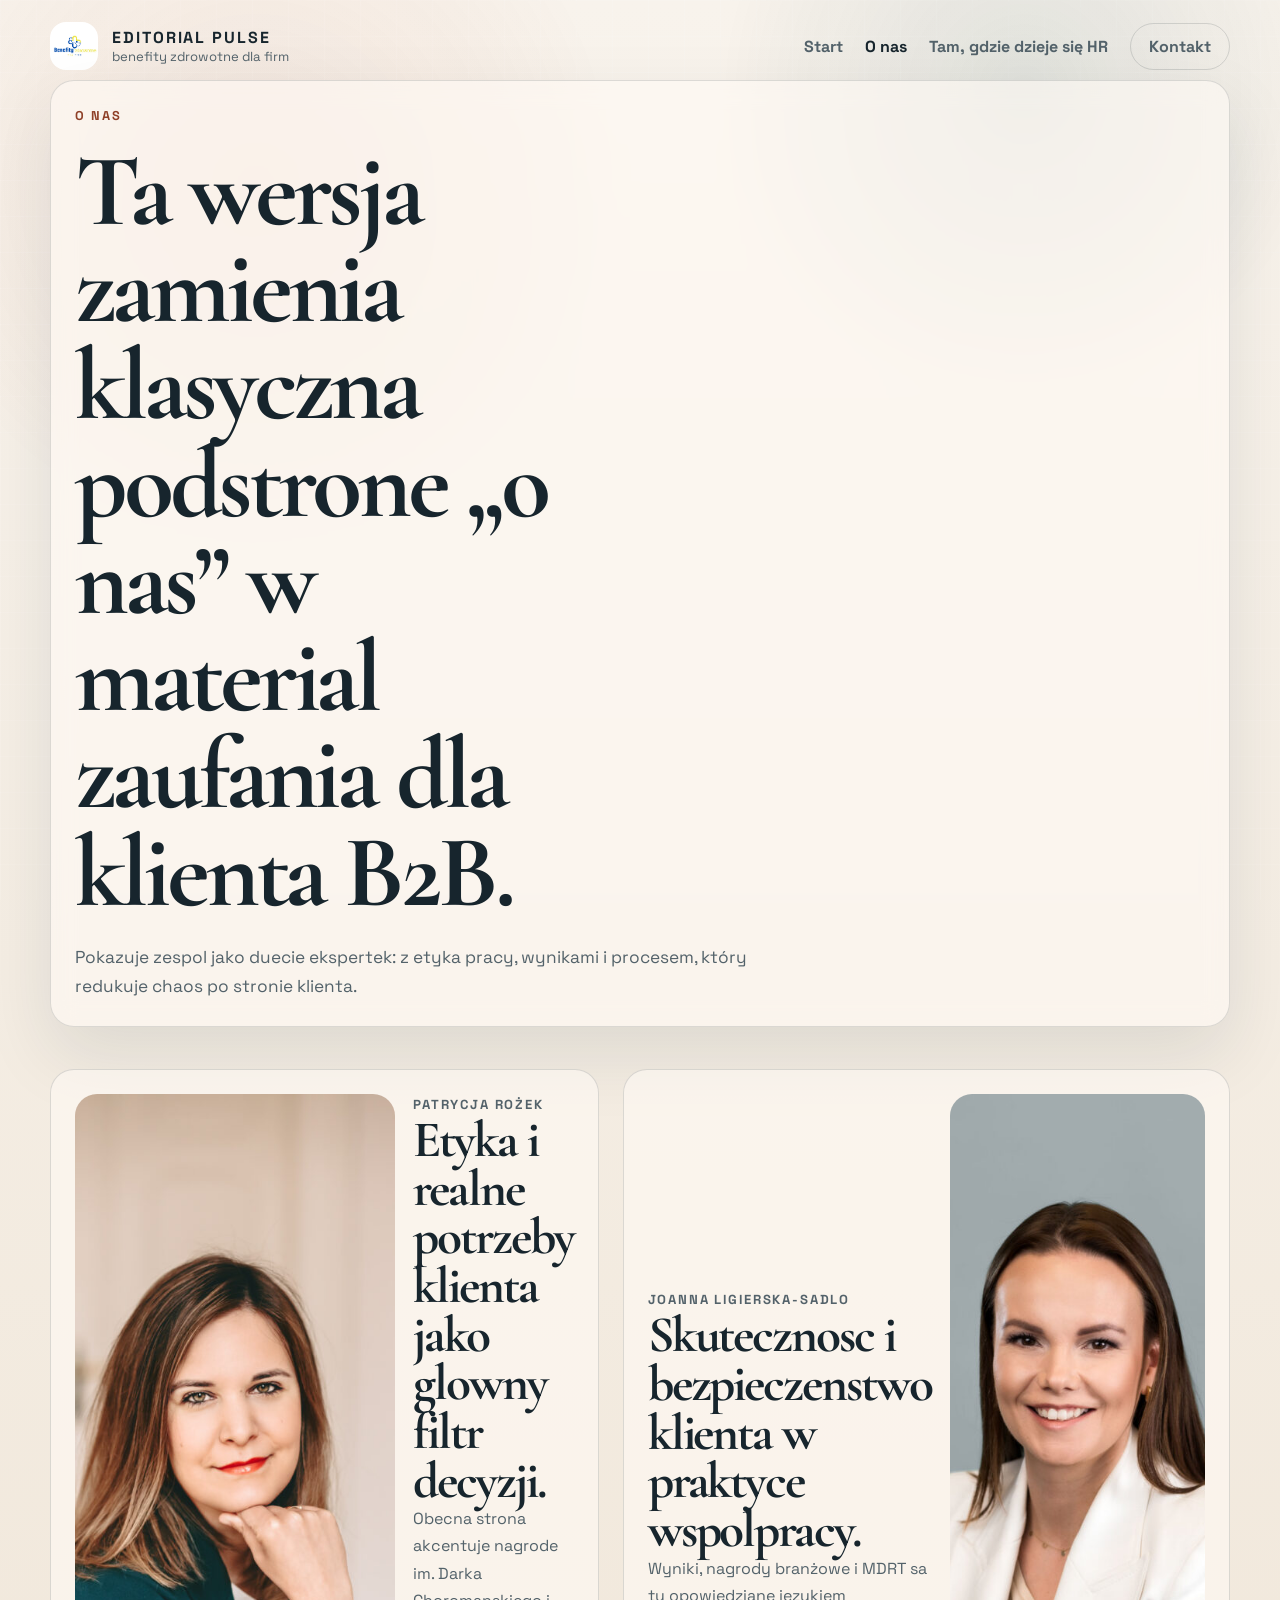
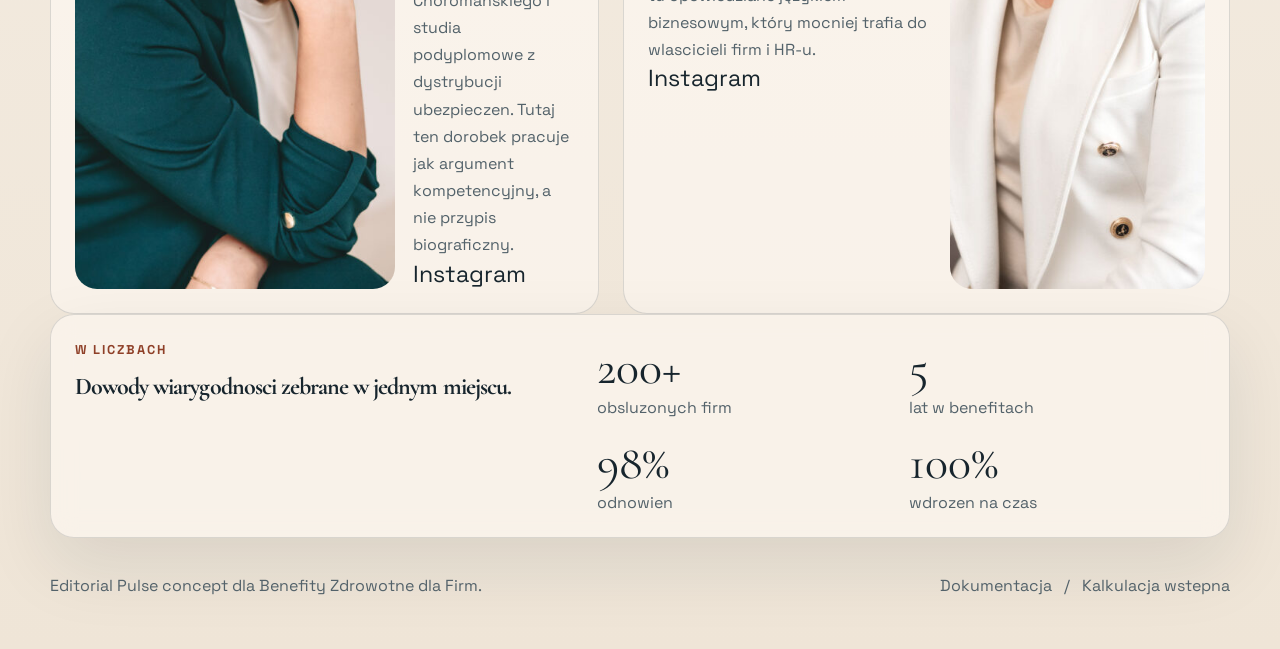
==== o-nas.html @ e49cfc61 "Initial Editorial Pulse concept" ====
<!doctype html>
<html lang="pl">
<head>
  <meta charset="utf-8">
  <meta name="viewport" content="width=device-width, initial-scale=1">
  <title>O nas | Editorial Pulse</title>
  <meta name="description" content="O nas w konwencji redakcyjnej i eksperckiej, z mocnym zaakcentowaniem wiarygodności marki.">
  <link rel="preconnect" href="https://fonts.googleapis.com">
  <link rel="preconnect" href="https://fonts.gstatic.com" crossorigin>
  <link href="https://fonts.googleapis.com/css2?family=Cormorant+Garamond:wght@500;600;700&family=Space+Grotesk:wght@400;500;700&display=swap" rel="stylesheet">
  <link rel="stylesheet" href="styles.css">
</head>
<body class="theme-editorial page-subpage">
  <div class="paper-noise"></div>
  <header class="site-header">
    <a class="brand" href="index.html">
      <img src="assets/Projekt-bez-nazwy.png" alt="Benefity Zdrowotne dla Firm">
      <div>
        <strong>Editorial Pulse</strong>
        <span>benefity zdrowotne dla firm</span>
      </div>
    </a>
    <button class="nav-toggle" type="button" aria-expanded="false" aria-controls="site-nav">Menu</button>
    <nav class="site-nav" id="site-nav" aria-label="Główna nawigacja">
      <a href="index.html">Start</a>
      <a class="active" href="o-nas.html">O nas</a>
      <a href="tam-gdzie-dzieje-sie-hr.html">Tam, gdzie dzieje się HR</a>
      <a class="cta-link" href="index.html#kontakt">Kontakt</a>
    </nav>
  </header>

  <main>
    <section class="page-head frame">
      <p class="kicker">O nas</p>
      <h1>Ta wersja zamienia klasyczna podstrone „o nas” w material zaufania dla klienta B2B.</h1>
      <p>Pokazuje zespol jako duecie ekspertek: z etyka pracy, wynikami i procesem, który redukuje chaos po stronie klienta.</p>
    </section>

    <section class="content-block team-spread">
      <article class="profile-card profile-card-large">
        <img src="assets/patrycj-2-683x1024.jpg" alt="Patrycja Rożek">
        <div>
          <p class="person-label">Patrycja Rożek</p>
          <h2>Etyka i realne potrzeby klienta jako glowny filtr decyzji.</h2>
          <p>Obecna strona akcentuje nagrode im. Darka Choromanskiego i studia podyplomowe z dystrybucji ubezpieczen. Tutaj ten dorobek pracuje jak argument kompetencyjny, a nie przypis biograficzny.</p>
          <a href="https://www.instagram.com/agentkawartapoznania/" target="_blank" rel="noreferrer">Instagram</a>
        </div>
      </article>

      <article class="profile-card">
        <div>
          <p class="person-label">Joanna Ligierska-Sadlo</p>
          <h2>Skutecznosc i bezpieczenstwo klienta w praktyce wspolpracy.</h2>
          <p>Wyniki, nagrody branżowe i MDRT sa tu opowiedziane językiem biznesowym, który mocniej trafia do wlascicieli firm i HR-u.</p>
          <a href="https://www.instagram.com/na.wypadek.gdyby/" target="_blank" rel="noreferrer">Instagram</a>
        </div>
        <img src="assets/0Z7A8146-682x1024.jpg" alt="Joanna Ligierska-Sadlo">
      </article>
    </section>

    <section class="content-block frame stats-spread">
      <div>
        <p class="kicker">W liczbach</p>
        <h2>Dowody wiarygodnosci zebrane w jednym miejscu.</h2>
      </div>
      <dl>
        <div><dt>200+</dt><dd>obsluzonych firm</dd></div>
        <div><dt>5</dt><dd>lat w benefitach</dd></div>
        <div><dt>98%</dt><dd>odnowien</dd></div>
        <div><dt>100%</dt><dd>wdrozen na czas</dd></div>
      </dl>
    </section>
  </main>

  <footer class="site-footer">
    <p>Editorial Pulse concept dla Benefity Zdrowotne dla Firm.</p>
    <p><a href="docs/DOKUMENTACJA.md">Dokumentacja</a> <span>/</span> <a href="docs/KALKULACJA-WSTEPNA.md">Kalkulacja wstepna</a></p>
  </footer>

  <script src="script.js"></script>
</body>
</html>
---- styles.css ----
:root {
  --paper: #f4efe7;
  --paper-deep: #e9decb;
  --ink: #17252d;
  --ink-soft: #53626a;
  --accent: #b95f42;
  --accent-dark: #8f4028;
  --teal: #234f57;
  --frame: rgba(255, 249, 243, 0.78);
  --line: rgba(23, 37, 45, 0.14);
  --shadow: 0 28px 70px rgba(23, 37, 45, 0.1);
  --radius-xl: 34px;
  --radius-lg: 24px;
  --radius-md: 18px;
  --container: min(1180px, calc(100vw - 40px));
}

* {
  box-sizing: border-box;
}

body {
  margin: 0;
  color: var(--ink);
  font-family: "Space Grotesk", sans-serif;
  background: linear-gradient(180deg, #f8f3ec 0%, #efe5d7 100%);
}

.paper-noise {
  position: fixed;
  inset: 0;
  background:
    radial-gradient(circle at 20% 20%, rgba(185, 95, 66, 0.1), transparent 30%),
    radial-gradient(circle at 80% 10%, rgba(35, 79, 87, 0.12), transparent 24%),
    linear-gradient(rgba(255, 255, 255, 0.12) 1px, transparent 1px),
    linear-gradient(90deg, rgba(255, 255, 255, 0.12) 1px, transparent 1px);
  background-size: auto, auto, 36px 36px, 36px 36px;
  opacity: 0.9;
  pointer-events: none;
}

img {
  display: block;
  max-width: 100%;
}

a {
  color: inherit;
  text-decoration: none;
}

p {
  margin: 0;
  line-height: 1.7;
}

h1,
h2,
h3 {
  margin: 0;
  font-family: "Cormorant Garamond", serif;
  line-height: 0.95;
  letter-spacing: -0.04em;
}

.site-header,
.site-footer,
main > section,
.content-block {
  width: var(--container);
  margin-inline: auto;
  position: relative;
  z-index: 1;
}

.site-header {
  display: flex;
  align-items: center;
  justify-content: space-between;
  gap: 20px;
  padding: 22px 0 10px;
}

.brand {
  display: inline-flex;
  align-items: center;
  gap: 14px;
}

.brand img {
  width: 48px;
  height: 48px;
  border-radius: 16px;
}

.brand strong,
.brand span {
  display: block;
}

.brand strong {
  font-size: 1rem;
  letter-spacing: 0.12em;
  text-transform: uppercase;
}

.brand span {
  color: var(--ink-soft);
  font-size: 0.82rem;
}

.site-nav {
  display: flex;
  gap: 22px;
  align-items: center;
}

.site-nav a {
  font-weight: 700;
  color: var(--ink-soft);
}

.site-nav a.active,
.site-nav a:hover {
  color: var(--ink);
}

.cta-link {
  padding: 12px 18px;
  border-radius: 999px;
  border: 1px solid var(--line);
  color: var(--ink);
}

.nav-toggle {
  display: none;
}

.frame {
  padding: 28px;
  border-radius: var(--radius-xl);
  border: 1px solid rgba(255, 255, 255, 0.75);
  background: var(--frame);
  box-shadow: var(--shadow);
  backdrop-filter: blur(12px);
}

.hero-editorial {
  display: grid;
  grid-template-columns: 1.15fr 0.72fr;
  gap: 24px;
  margin-top: 18px;
}

.hero-main {
  grid-column: 1;
  grid-row: 1;
  padding-right: 12px;
}

.hero-main h1,
.page-head h1 {
  font-size: clamp(3.5rem, 8vw, 6.6rem);
  max-width: 10ch;
}

.lead,
.page-head p:last-child {
  margin-top: 22px;
  max-width: 64ch;
  color: var(--ink-soft);
  font-size: 1.08rem;
}

.kicker {
  margin-bottom: 16px;
  color: var(--accent-dark);
  font-size: 0.8rem;
  font-weight: 700;
  letter-spacing: 0.16em;
  text-transform: uppercase;
}

.hero-actions {
  display: flex;
  flex-wrap: wrap;
  gap: 14px;
  margin-top: 28px;
}

.button {
  display: inline-flex;
  align-items: center;
  justify-content: center;
  min-height: 54px;
  padding: 0 24px;
  border-radius: 999px;
  border: 1px solid transparent;
  background: var(--accent);
  color: #fff8f3;
  font-weight: 700;
}

.button-light {
  background: transparent;
  border-color: var(--line);
  color: var(--ink);
}

.hero-sidebar {
  grid-column: 2;
  grid-row: 1 / span 2;
  display: grid;
  align-content: start;
  gap: 18px;
  padding: 24px;
  border-left: 1px solid var(--line);
}

.sidebar-label,
.person-label {
  color: var(--teal);
  font-size: 0.82rem;
  font-weight: 700;
  letter-spacing: 0.14em;
  text-transform: uppercase;
}

.hero-sidebar dl,
.stats-spread dl {
  display: grid;
  gap: 16px;
  margin: 0;
}

.hero-sidebar dt,
.stats-spread dt {
  font-family: "Cormorant Garamond", serif;
  font-size: 3rem;
}

.hero-sidebar dd,
.stats-spread dd {
  margin: 0;
  color: var(--ink-soft);
}

.hero-art {
  overflow: hidden;
  border-radius: 26px;
}

.hero-art img {
  width: 100%;
  height: 100%;
  object-fit: cover;
}

.hero-art-left {
  min-height: 320px;
}

.hero-art-right {
  min-height: 460px;
}

.editorial-strip {
  width: 100%;
  margin-top: 24px;
  padding: 18px 32px;
  background: #17343d;
  color: #f7eee5;
  font-size: clamp(1rem, 2vw, 1.35rem);
  font-weight: 500;
}

.content-block {
  padding: 42px 0 0;
}

.two-column,
.event-layout,
.team-spread,
.stats-spread {
  display: grid;
  grid-template-columns: 0.9fr 1.1fr;
  gap: 24px;
}

.section-intro h2,
.promo-banner h2,
.event-copy h2,
.profile-card h2 {
  font-size: clamp(2.4rem, 4vw, 4.1rem);
  max-width: 12ch;
}

.story-list,
.benefit-editorial,
.process-list,
.contact-columns,
.event-grid {
  display: grid;
  gap: 18px;
}

.story-list article,
.benefit-editorial article,
.process-list li,
.contact-columns article,
.profile-card,
.stats-spread,
.page-head,
.promo-banner {
  padding: 24px;
  border-radius: var(--radius-lg);
  border: 1px solid var(--line);
  background: rgba(255, 250, 245, 0.58);
}

.story-list article {
  display: grid;
  grid-template-columns: 64px 1fr;
  gap: 18px;
}

.story-list span,
.process-list strong::before {
  color: var(--accent);
  font-size: 2rem;
  font-family: "Cormorant Garamond", serif;
}

.story-list h3,
.benefit-editorial h3,
.contact-columns a,
.profile-card a {
  font-size: 1.45rem;
}

.story-list p,
.benefit-editorial p,
.contact-columns p,
.process-list span,
.profile-card p {
  color: var(--ink-soft);
}

.benefit-editorial {
  grid-template-columns: repeat(3, minmax(0, 1fr));
}

.accent-frame {
  background: linear-gradient(180deg, rgba(35, 79, 87, 0.09) 0%, rgba(255, 250, 245, 0.62) 100%);
}

.process-list {
  list-style: none;
  padding: 0;
  margin: 0;
  grid-template-columns: repeat(3, minmax(0, 1fr));
}

.process-list li {
  display: grid;
  gap: 14px;
}

.promo-banner {
  display: grid;
  grid-template-columns: 1.05fr 0.95fr;
  gap: 22px;
  align-items: center;
}

.contact-columns {
  grid-template-columns: repeat(3, minmax(0, 1fr));
}

.contact-columns article {
  display: grid;
  gap: 10px;
}

.profile-card {
  display: grid;
  grid-template-columns: 1fr 1fr;
  gap: 18px;
  align-items: center;
}

.profile-card-large {
  grid-template-columns: 320px 1fr;
}

.profile-card img {
  width: 100%;
  min-height: 320px;
  height: 100%;
  object-fit: cover;
  border-radius: 22px;
}

.stats-spread {
  align-items: start;
}

.stats-spread dl {
  grid-template-columns: repeat(2, minmax(0, 1fr));
}

.event-grid {
  grid-template-columns: repeat(4, minmax(0, 1fr));
}

.event-grid img {
  width: 100%;
  aspect-ratio: 1;
  object-fit: cover;
  border-radius: 22px;
  box-shadow: 0 18px 40px rgba(23, 37, 45, 0.08);
}

.site-footer {
  display: flex;
  justify-content: space-between;
  gap: 24px;
  padding: 34px 0 50px;
  color: var(--ink-soft);
}

.site-footer span {
  margin-inline: 8px;
}

@media (max-width: 1040px) {
  .hero-editorial,
  .two-column,
  .event-layout,
  .team-spread,
  .stats-spread,
  .promo-banner,
  .profile-card,
  .profile-card-large {
    grid-template-columns: 1fr;
  }

  .benefit-editorial,
  .process-list,
  .contact-columns,
  .event-grid {
    grid-template-columns: repeat(2, minmax(0, 1fr));
  }

  .hero-sidebar {
    grid-column: auto;
    grid-row: auto;
    border-left: 0;
    border-top: 1px solid var(--line);
    padding-inline: 0;
    padding-bottom: 0;
  }
}

@media (max-width: 860px) {
  .nav-toggle {
    display: inline-flex;
    align-items: center;
    justify-content: center;
    min-height: 44px;
    padding: 0 16px;
    border-radius: 999px;
    border: 1px solid var(--line);
    background: rgba(255, 255, 255, 0.7);
  }

  .site-header {
    flex-wrap: wrap;
  }

  .site-nav {
    display: none;
    width: 100%;
    flex-direction: column;
    align-items: stretch;
  }

  .site-nav.is-open {
    display: flex;
  }

  .hero-main h1,
  .page-head h1 {
    max-width: none;
  }
}

@media (max-width: 640px) {
  .site-header,
  .site-footer,
  main > section,
  .content-block {
    width: min(100vw - 24px, var(--container));
  }

  .frame,
  .story-list article,
  .benefit-editorial article,
  .process-list li,
  .contact-columns article,
  .profile-card,
  .stats-spread,
  .page-head,
  .promo-banner {
    padding: 20px;
  }

  .benefit-editorial,
  .process-list,
  .contact-columns,
  .event-grid,
  .stats-spread dl {
    grid-template-columns: 1fr;
  }

  .site-footer {
    flex-direction: column;
  }
}
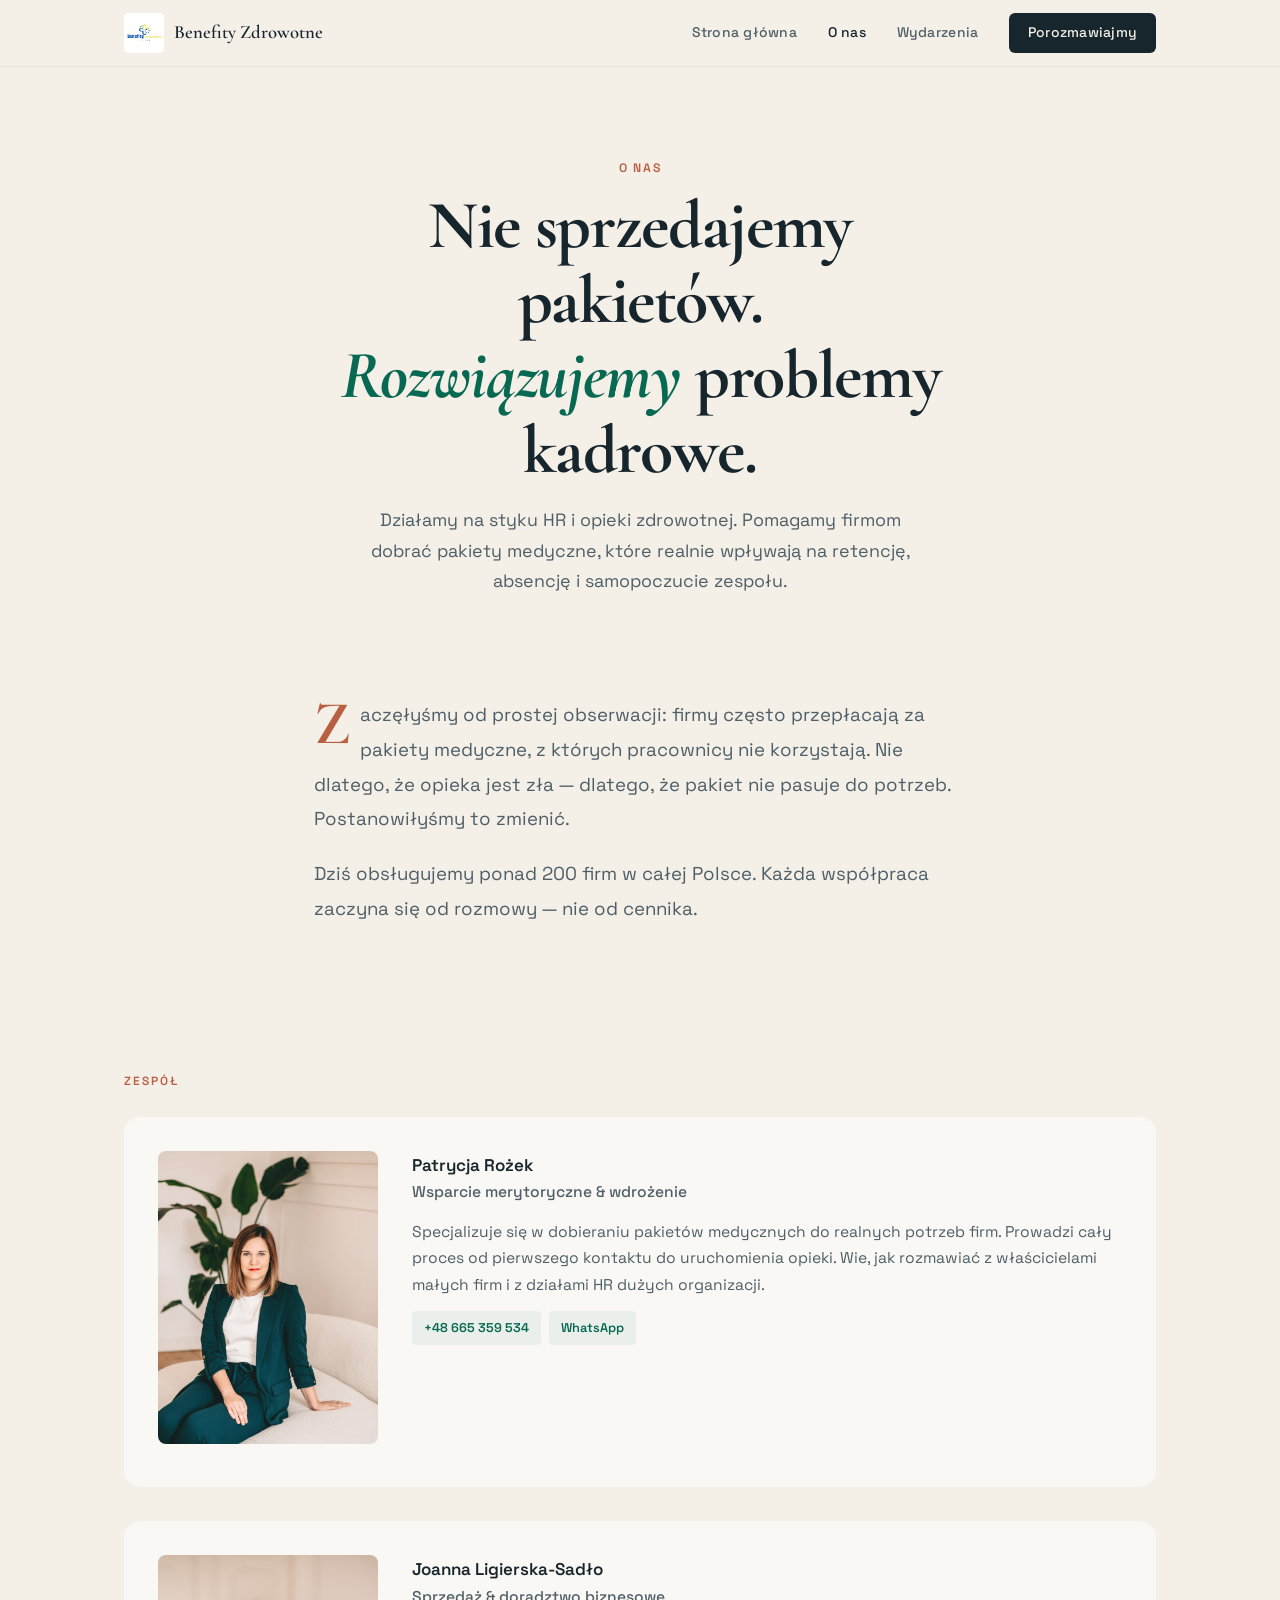
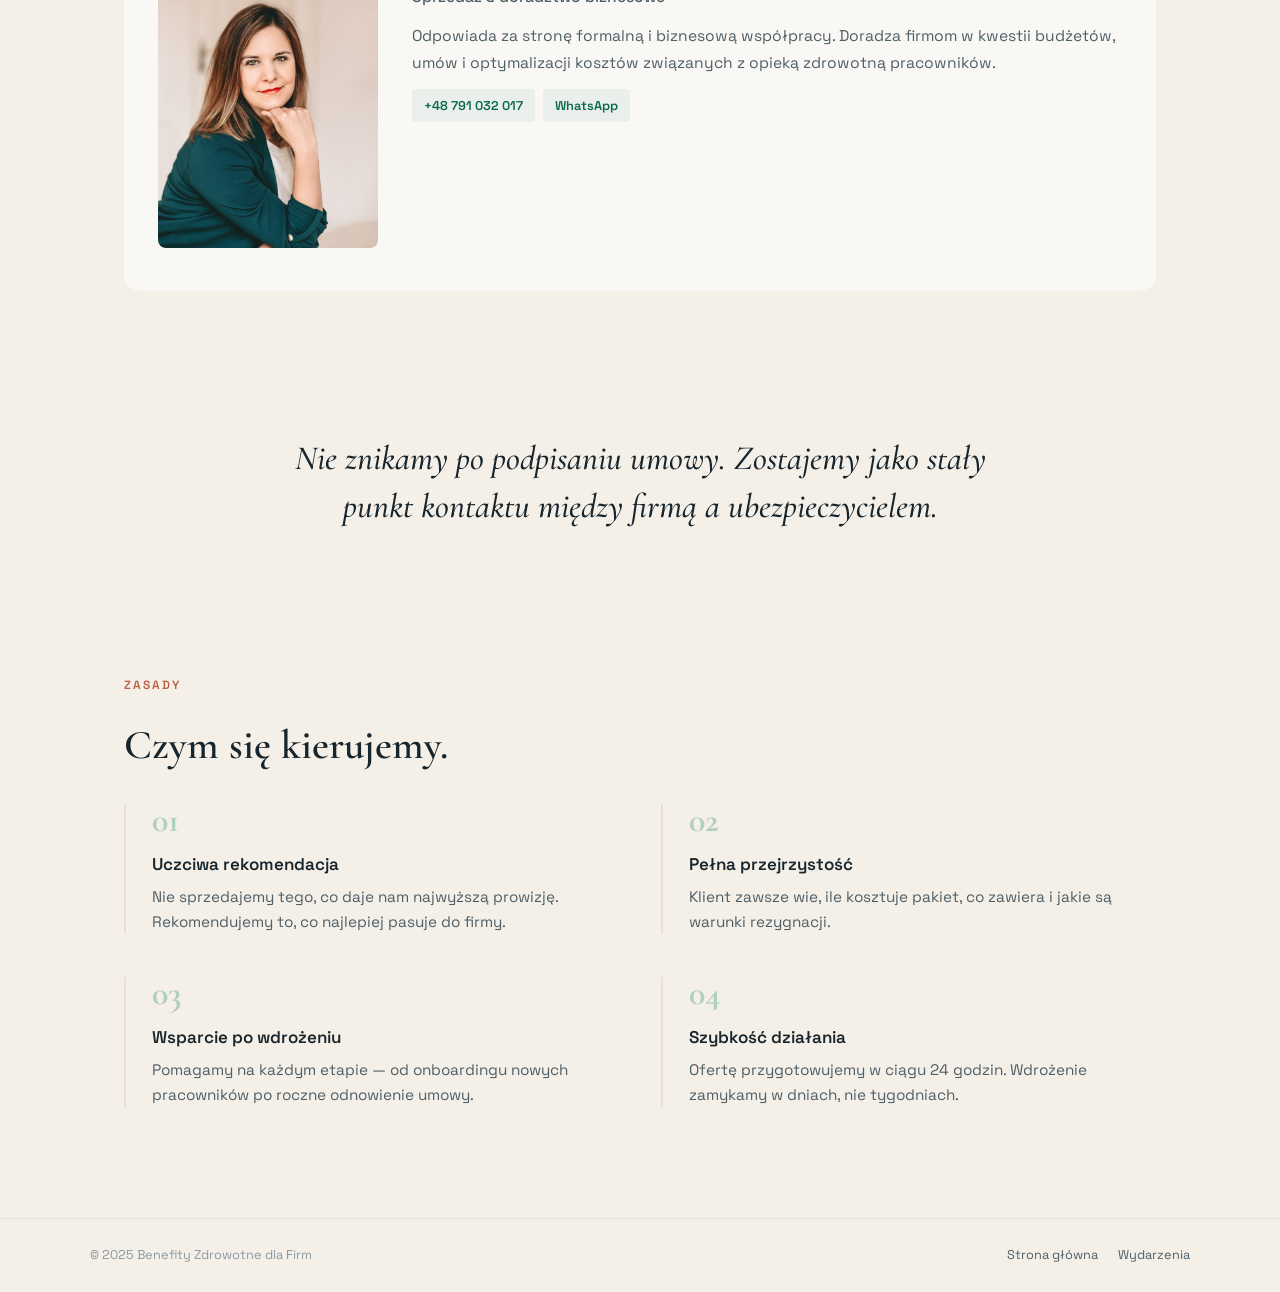
==== commit f05e3557: "Kompletna przebudowa: perfekcyjny polski, animacje, nowy design" ====
--- a/o-nas.html
+++ b/o-nas.html
@@ -3,80 +3,126 @@
 <head>
   <meta charset="utf-8">
   <meta name="viewport" content="width=device-width, initial-scale=1">
-  <title>O nas | Editorial Pulse</title>
-  <meta name="description" content="O nas w konwencji redakcyjnej i eksperckiej, z mocnym zaakcentowaniem wiarygodności marki.">
+  <title>O nas — Benefity Zdrowotne dla Firm</title>
+  <meta name="description" content="Poznaj Patrycję Rożek i Joannę Ligierską-Sadło — ekspertki ds. benefitów zdrowotnych dla polskich firm.">
+  <link rel="icon" href="assets/Projekt-bez-nazwy.png" type="image/png">
   <link rel="preconnect" href="https://fonts.googleapis.com">
   <link rel="preconnect" href="https://fonts.gstatic.com" crossorigin>
-  <link href="https://fonts.googleapis.com/css2?family=Cormorant+Garamond:wght@500;600;700&family=Space+Grotesk:wght@400;500;700&display=swap" rel="stylesheet">
+  <link href="https://fonts.googleapis.com/css2?family=Cormorant+Garamond:ital,wght@0,500;0,600;0,700;1,500&family=Space+Grotesk:wght@400;500;600;700&display=swap" rel="stylesheet">
   <link rel="stylesheet" href="styles.css">
 </head>
-<body class="theme-editorial page-subpage">
-  <div class="paper-noise"></div>
+<body>
+
   <header class="site-header">
-    <a class="brand" href="index.html">
-      <img src="assets/Projekt-bez-nazwy.png" alt="Benefity Zdrowotne dla Firm">
-      <div>
-        <strong>Editorial Pulse</strong>
-        <span>benefity zdrowotne dla firm</span>
-      </div>
-    </a>
-    <button class="nav-toggle" type="button" aria-expanded="false" aria-controls="site-nav">Menu</button>
-    <nav class="site-nav" id="site-nav" aria-label="Główna nawigacja">
-      <a href="index.html">Start</a>
-      <a class="active" href="o-nas.html">O nas</a>
-      <a href="tam-gdzie-dzieje-sie-hr.html">Tam, gdzie dzieje się HR</a>
-      <a class="cta-link" href="index.html#kontakt">Kontakt</a>
-    </nav>
+    <div class="header-inner">
+      <a class="brand" href="index.html">
+        <img src="assets/Projekt-bez-nazwy.png" alt="Benefity Zdrowotne" width="40" height="40">
+        <span class="brand-name">Benefity Zdrowotne</span>
+      </a>
+      <button class="nav-toggle" type="button" aria-expanded="false" aria-label="Menu">
+        <span></span><span></span>
+      </button>
+      <nav class="site-nav" id="site-nav">
+        <a href="index.html">Strona główna</a>
+        <a href="o-nas.html" class="active">O nas</a>
+        <a href="tam-gdzie-dzieje-sie-hr.html">Wydarzenia</a>
+        <a class="nav-cta" href="index.html#kontakt">Porozmawiajmy</a>
+      </nav>
+    </div>
   </header>
 
   <main>
-    <section class="page-head frame">
-      <p class="kicker">O nas</p>
-      <h1>Ta wersja zamienia klasyczna podstrone „o nas” w material zaufania dla klienta B2B.</h1>
-      <p>Pokazuje zespol jako duecie ekspertek: z etyka pracy, wynikami i procesem, który redukuje chaos po stronie klienta.</p>
+    <section class="page-hero reveal">
+      <span class="kicker">O nas</span>
+      <h1>Nie sprzedajemy pakietów.<br><em>Rozwiązujemy</em> problemy kadrowe.</h1>
+      <p>Działamy na styku HR i opieki zdrowotnej. Pomagamy firmom dobrać pakiety medyczne, które realnie wpływają na retencję, absencję i samopoczucie zespołu.</p>
     </section>
 
-    <section class="content-block team-spread">
-      <article class="profile-card profile-card-large">
-        <img src="assets/patrycj-2-683x1024.jpg" alt="Patrycja Rożek">
-        <div>
-          <p class="person-label">Patrycja Rożek</p>
-          <h2>Etyka i realne potrzeby klienta jako glowny filtr decyzji.</h2>
-          <p>Obecna strona akcentuje nagrode im. Darka Choromanskiego i studia podyplomowe z dystrybucji ubezpieczen. Tutaj ten dorobek pracuje jak argument kompetencyjny, a nie przypis biograficzny.</p>
-          <a href="https://www.instagram.com/agentkawartapoznania/" target="_blank" rel="noreferrer">Instagram</a>
-        </div>
-      </article>
-
-      <article class="profile-card">
-        <div>
-          <p class="person-label">Joanna Ligierska-Sadlo</p>
-          <h2>Skutecznosc i bezpieczenstwo klienta w praktyce wspolpracy.</h2>
-          <p>Wyniki, nagrody branżowe i MDRT sa tu opowiedziane językiem biznesowym, który mocniej trafia do wlascicieli firm i HR-u.</p>
-          <a href="https://www.instagram.com/na.wypadek.gdyby/" target="_blank" rel="noreferrer">Instagram</a>
-        </div>
-        <img src="assets/0Z7A8146-682x1024.jpg" alt="Joanna Ligierska-Sadlo">
-      </article>
+    <section class="editorial-block reveal">
+      <div class="editorial-inner">
+        <p class="dropcap">Zaczęłyśmy od prostej obserwacji: firmy często przepłacają za pakiety medyczne, z których pracownicy nie korzystają. Nie dlatego, że opieka jest zła — dlatego, że pakiet nie pasuje do potrzeb. Postanowiłyśmy to zmienić.</p>
+        <p>Dziś obsługujemy ponad 200 firm w całej Polsce. Każda współpraca zaczyna się od rozmowy — nie od cennika.</p>
+      </div>
     </section>
 
-    <section class="content-block frame stats-spread">
-      <div>
-        <p class="kicker">W liczbach</p>
-        <h2>Dowody wiarygodnosci zebrane w jednym miejscu.</h2>
+    <section class="section reveal">
+      <div class="section-label">Zespół</div>
+      <div class="profiles">
+        <article class="profile">
+          <div class="profile-img">
+            <img src="assets/patrycja-1-768x1152.jpg" alt="Patrycja Rożek" loading="lazy">
+          </div>
+          <div class="profile-body">
+            <h3>Patrycja Rożek</h3>
+            <p class="role">Wsparcie merytoryczne &amp; wdrożenie</p>
+            <p>Specjalizuje się w dobieraniu pakietów medycznych do realnych potrzeb firm. Prowadzi cały proces od pierwszego kontaktu do uruchomienia opieki. Wie, jak rozmawiać z właścicielami małych firm i z działami HR dużych organizacji.</p>
+            <div class="contact-links">
+              <a href="tel:+48665359534">+48 665 359 534</a>
+              <a href="https://wa.me/48665359534">WhatsApp</a>
+            </div>
+          </div>
+        </article>
+        <article class="profile">
+          <div class="profile-img">
+            <img src="assets/patrycj-2-683x1024.jpg" alt="Joanna Ligierska-Sadło" loading="lazy">
+          </div>
+          <div class="profile-body">
+            <h3>Joanna Ligierska-Sadło</h3>
+            <p class="role">Sprzedaż &amp; doradztwo biznesowe</p>
+            <p>Odpowiada za stronę formalną i biznesową współpracy. Doradza firmom w kwestii budżetów, umów i optymalizacji kosztów związanych z opieką zdrowotną pracowników.</p>
+            <div class="contact-links">
+              <a href="tel:+48791032017">+48 791 032 017</a>
+              <a href="https://wa.me/48791032017">WhatsApp</a>
+            </div>
+          </div>
+        </article>
       </div>
-      <dl>
-        <div><dt>200+</dt><dd>obsluzonych firm</dd></div>
-        <div><dt>5</dt><dd>lat w benefitach</dd></div>
-        <div><dt>98%</dt><dd>odnowien</dd></div>
-        <div><dt>100%</dt><dd>wdrozen na czas</dd></div>
-      </dl>
+    </section>
+
+    <section class="pullquote reveal">
+      <blockquote>
+        <p>Nie znikamy po podpisaniu umowy. Zostajemy jako stały punkt kontaktu między firmą a ubezpieczycielem.</p>
+      </blockquote>
+    </section>
+
+    <section class="section reveal">
+      <div class="section-label">Zasady</div>
+      <h2>Czym się kierujemy.</h2>
+      <div class="feature-grid">
+        <article class="feature">
+          <span class="feature-num">01</span>
+          <h3>Uczciwa rekomendacja</h3>
+          <p>Nie sprzedajemy tego, co daje nam najwyższą prowizję. Rekomendujemy to, co najlepiej pasuje do firmy.</p>
+        </article>
+        <article class="feature">
+          <span class="feature-num">02</span>
+          <h3>Pełna przejrzystość</h3>
+          <p>Klient zawsze wie, ile kosztuje pakiet, co zawiera i jakie są warunki rezygnacji.</p>
+        </article>
+        <article class="feature">
+          <span class="feature-num">03</span>
+          <h3>Wsparcie po wdrożeniu</h3>
+          <p>Pomagamy na każdym etapie — od onboardingu nowych pracowników po roczne odnowienie umowy.</p>
+        </article>
+        <article class="feature">
+          <span class="feature-num">04</span>
+          <h3>Szybkość działania</h3>
+          <p>Ofertę przygotowujemy w ciągu 24 godzin. Wdrożenie zamykamy w dniach, nie tygodniach.</p>
+        </article>
+      </div>
     </section>
   </main>
 
   <footer class="site-footer">
-    <p>Editorial Pulse concept dla Benefity Zdrowotne dla Firm.</p>
-    <p><a href="docs/DOKUMENTACJA.md">Dokumentacja</a> <span>/</span> <a href="docs/KALKULACJA-WSTEPNA.md">Kalkulacja wstepna</a></p>
+    <div class="footer-inner">
+      <p>&copy; 2025 Benefity Zdrowotne dla Firm</p>
+      <nav>
+        <a href="index.html">Strona główna</a>
+        <a href="tam-gdzie-dzieje-sie-hr.html">Wydarzenia</a>
+      </nav>
+    </div>
   </footer>
 
   <script src="script.js"></script>
 </body>
-</html>+</html>
--- a/styles.css
+++ b/styles.css
@@ -1,529 +1,194 @@
+/* ── Editorial Pulse — Design System ─────────────────── */
 :root {
-  --paper: #f4efe7;
-  --paper-deep: #e9decb;
-  --ink: #17252d;
-  --ink-soft: #53626a;
-  --accent: #b95f42;
-  --accent-dark: #8f4028;
-  --teal: #234f57;
-  --frame: rgba(255, 249, 243, 0.78);
-  --line: rgba(23, 37, 45, 0.14);
-  --shadow: 0 28px 70px rgba(23, 37, 45, 0.1);
-  --radius-xl: 34px;
-  --radius-lg: 24px;
-  --radius-md: 18px;
-  --container: min(1180px, calc(100vw - 40px));
+  --ink:      #17252d;
+  --ink-mid:  #4e5f68;
+  --ink-soft: #8a9aa3;
+  --paper:    #f4efe7;
+  --paper-d:  #e8e0d4;
+  --cream:    #faf8f4;
+  --accent:   #b95f42;
+  --accent-l: #d47a5e;
+  --teal:     #076951;
+  --teal-l:   #16876b;
+  --dark:     #11191f;
+  --radius:   8px;
+  --radius-lg:16px;
+  --shadow:   0 1px 8px rgba(0,0,0,.05);
+  --shadow-lg:0 8px 32px rgba(0,0,0,.08);
+  --font-serif:'Cormorant Garamond', Georgia, serif;
+  --font-sans: 'Space Grotesk', system-ui, sans-serif;
+  --ease: cubic-bezier(.25,1,.5,1);
+  --max-w: 1100px;
+  --col:   720px;
 }
+*,*::before,*::after{box-sizing:border-box;margin:0;padding:0;}
+html{scroll-behavior:smooth;font-size:17px;}
+body{font-family:var(--font-sans);color:var(--ink);background:var(--paper);line-height:1.7;-webkit-font-smoothing:antialiased;}
 
-* {
-  box-sizing: border-box;
+/* ── Reveals ─────────────────────────────────── */
+.reveal{opacity:0;transform:translateY(28px);transition:opacity .65s var(--ease),transform .65s var(--ease);}
+.reveal.is-visible{opacity:1;transform:none;}
+
+/* ── Header ──────────────────────────────────── */
+.site-header{position:sticky;top:0;z-index:100;background:rgba(244,239,231,.9);backdrop-filter:blur(10px);border-bottom:1px solid rgba(0,0,0,.06);}
+.header-inner{display:flex;align-items:center;justify-content:space-between;max-width:var(--max-w);margin:0 auto;padding:.75rem 2rem;}
+.brand{display:flex;align-items:center;gap:.6rem;text-decoration:none;color:var(--ink);}
+.brand img{display:block;border-radius:4px;}
+.brand-name{font-family:var(--font-serif);font-weight:600;font-size:1.1rem;}
+.site-nav{display:flex;align-items:center;gap:1.8rem;}
+.site-nav a{font-size:.82rem;font-weight:500;color:var(--ink-mid);text-decoration:none;letter-spacing:.02em;transition:color .2s;}
+.site-nav a:hover,.site-nav a.active{color:var(--ink);}
+.nav-cta{background:var(--ink);color:var(--paper)!important;padding:.5rem 1.1rem;border-radius:6px;transition:background .2s,transform .2s!important;}
+.nav-cta:hover{background:var(--teal);transform:translateY(-1px);}
+.nav-toggle{display:none;background:none;border:none;cursor:pointer;width:28px;height:20px;position:relative;}
+.nav-toggle span{display:block;position:absolute;left:0;width:100%;height:1.5px;background:var(--ink);transition:all .3s var(--ease);}
+.nav-toggle span:first-child{top:0;}.nav-toggle span:last-child{bottom:0;}
+.nav-toggle.is-open span:first-child{transform:translateY(9px) rotate(45deg);}
+.nav-toggle.is-open span:last-child{transform:translateY(-9px) rotate(-45deg);}
+
+/* ── Buttons ─────────────────────────────────── */
+.btn{display:inline-flex;align-items:center;gap:.4rem;font-family:var(--font-sans);font-weight:600;font-size:.85rem;text-decoration:none;padding:.7rem 1.4rem;border-radius:6px;transition:all .25s var(--ease);border:none;cursor:pointer;}
+.btn-light{background:#fff;color:var(--ink);}
+.btn-light:hover{background:var(--paper);transform:translateY(-2px);box-shadow:var(--shadow-lg);}
+.btn-ghost{background:transparent;color:#fff;border:1.5px solid rgba(255,255,255,.5);}
+.btn-ghost:hover{border-color:#fff;background:rgba(255,255,255,.1);}
+.btn-dark{background:var(--ink);color:var(--paper);}
+.btn-dark:hover{background:var(--teal);transform:translateY(-2px);}
+
+/* ── Typography ──────────────────────────────── */
+.kicker{display:inline-block;font-size:.72rem;font-weight:600;text-transform:uppercase;letter-spacing:.14em;color:var(--accent);margin-bottom:.6rem;}
+h1{font-family:var(--font-serif);font-weight:700;font-size:clamp(2.4rem,5.5vw,4rem);line-height:1.1;letter-spacing:-.02em;}
+h1 em{font-style:italic;color:var(--teal);}
+h2{font-family:var(--font-serif);font-weight:600;font-size:clamp(1.5rem,3.5vw,2.4rem);line-height:1.2;}
+h3{font-family:var(--font-sans);font-weight:600;font-size:1rem;}
+
+/* ── Hero ────────────────────────────────────── */
+.hero{position:relative;min-height:90vh;display:flex;align-items:flex-end;overflow:hidden;padding:4rem 2rem;}
+.hero-bg{position:absolute;inset:0;}
+.hero-bg img{width:100%;height:100%;object-fit:cover;object-position:center 20%;}
+.hero-overlay{position:absolute;inset:0;background:linear-gradient(to top,rgba(17,25,31,.82) 0%,rgba(17,25,31,.3) 60%,rgba(17,25,31,.1) 100%);}
+.hero-content{position:relative;max-width:var(--col);color:#fff;padding-bottom:2rem;}
+.hero-content h1{color:#fff;}
+.hero-content p{color:rgba(255,255,255,.78);font-size:1.05rem;max-width:500px;margin:.8rem 0 0;}
+.hero-actions{display:flex;flex-wrap:wrap;gap:.8rem;margin-top:2rem;}
+
+/* ── Page hero ───────────────────────────────── */
+.page-hero{max-width:var(--col);margin:0 auto;padding:5rem 2rem 2rem;text-align:center;}
+.page-hero p{color:var(--ink-mid);font-size:1.05rem;max-width:560px;margin:1rem auto 0;}
+
+/* ── Ticker/marquee ──────────────────────────── */
+.ticker{overflow:hidden;background:var(--ink);color:var(--paper);padding:.7rem 0;white-space:nowrap;}
+.ticker-track{display:inline-flex;gap:3rem;animation:scroll 20s linear infinite;}
+.ticker-track span{font-size:.78rem;font-weight:600;letter-spacing:.06em;text-transform:uppercase;opacity:.7;}
+@keyframes scroll{0%{transform:translateX(0)}100%{transform:translateX(-50%)}}
+
+/* ── Editorial block ─────────────────────────── */
+.editorial-block{max-width:var(--col);margin:0 auto;padding:4rem 2rem;}
+.editorial-inner{font-size:1.1rem;line-height:1.85;color:var(--ink-mid);}
+.editorial-inner p+p{margin-top:1.2rem;}
+.dropcap::first-letter{font-family:var(--font-serif);font-size:3.6rem;float:left;line-height:.8;margin:.1rem .5rem 0 0;color:var(--accent);font-weight:700;}
+
+/* ── Section base ────────────────────────────── */
+.section{max-width:var(--max-w);margin:0 auto;padding:4.5rem 2rem;}
+.section--dark{background:var(--dark);max-width:100%;color:#fff;padding:5rem 2rem;}
+.section--dark > *{max-width:var(--max-w);margin-left:auto;margin-right:auto;}
+.section-label{font-size:.7rem;font-weight:600;text-transform:uppercase;letter-spacing:.16em;color:var(--accent);margin-bottom:1.5rem;}
+.section-label--light{color:var(--accent-l);}
+.text-center{text-align:center;}.light{color:#fff;}
+
+/* ── Feature grid ────────────────────────────── */
+.feature-grid{display:grid;grid-template-columns:repeat(2,1fr);gap:2.5rem;margin-top:2rem;}
+.feature{padding:0;border-left:2px solid var(--paper-d);padding-left:1.5rem;transition:border-color .3s;}
+.feature:hover{border-color:var(--accent);}
+.feature-num{font-family:var(--font-serif);font-size:2rem;font-weight:700;color:var(--teal-l);opacity:.3;line-height:1;}
+.feature h3{margin:.6rem 0 .3rem;}
+.feature p{font-size:.9rem;color:var(--ink-mid);line-height:1.65;}
+
+/* ── Pullquote ───────────────────────────────── */
+.pullquote{padding:4rem 2rem;text-align:center;}
+.pullquote blockquote{max-width:700px;margin:0 auto;}
+.pullquote p{font-family:var(--font-serif);font-size:clamp(1.4rem,3vw,2rem);font-weight:500;font-style:italic;line-height:1.4;color:var(--ink);}
+.pullquote cite{display:block;margin-top:1rem;font-size:.8rem;font-style:normal;font-weight:500;color:var(--ink-soft);}
+
+/* ── Split layout ────────────────────────────── */
+.split{display:grid;grid-template-columns:1fr 1fr;gap:3rem;align-items:center;margin-top:1.5rem;}
+.split-text article{padding:1.2rem 0;border-bottom:1px solid rgba(0,0,0,.06);}
+.split-text article:last-child{border:none;}
+.split-text h3{margin-bottom:.3rem;}.split-text p{font-size:.9rem;color:var(--ink-mid);}
+.split-img img{width:100%;border-radius:var(--radius-lg);box-shadow:var(--shadow);}
+
+/* ── Timeline ────────────────────────────────── */
+.timeline{display:flex;gap:2rem;margin-top:3rem;position:relative;}
+.timeline::before{content:'';position:absolute;top:10px;left:0;right:0;height:2px;background:rgba(255,255,255,.12);}
+.timeline-step{flex:1;position:relative;padding-top:2rem;}
+.timeline-marker{position:absolute;top:3px;left:0;width:14px;height:14px;border-radius:50%;background:var(--accent);border:3px solid var(--dark);}
+.timeline-step h3{color:#fff;margin-bottom:.3rem;font-size:.95rem;}
+.timeline-step p{font-size:.85rem;color:rgba(255,255,255,.6);line-height:1.6;}
+
+/* ── Promo ───────────────────────────────────── */
+.promo-frame{max-width:var(--col);margin:0 auto;padding:3rem;border:2px solid var(--ink);border-radius:var(--radius-lg);text-align:center;}
+.promo-frame h2{margin:.5rem 0;}
+.promo-frame p{color:var(--ink-mid);margin-bottom:1.5rem;font-size:.95rem;}
+
+/* ── Contact ─────────────────────────────────── */
+.contact-duo{display:grid;grid-template-columns:1fr 1fr;gap:1.5rem;margin-top:2rem;}
+.contact-card{display:grid;grid-template-columns:100px 1fr;gap:1.5rem;align-items:center;background:var(--cream);border-radius:var(--radius-lg);padding:1.5rem;transition:transform .3s var(--ease);}
+.contact-card:hover{transform:translateY(-3px);}
+.contact-card img{width:100%;border-radius:var(--radius);object-fit:cover;aspect-ratio:3/4;}
+.contact-card h3{font-size:.95rem;margin-bottom:.1rem;}
+.role{font-size:.78rem;font-weight:500;color:var(--accent);margin-bottom:.5rem;}
+.contact-links{display:flex;flex-wrap:wrap;gap:.5rem;}
+.contact-links a{font-size:.75rem;font-weight:600;color:var(--teal);background:rgba(7,105,81,.06);padding:.35rem .7rem;border-radius:4px;text-decoration:none;transition:all .2s;}
+.contact-links a:hover{background:var(--teal);color:#fff;}
+.email-bar{display:flex;align-items:center;justify-content:space-between;margin-top:1.5rem;padding:1.5rem 2rem;background:var(--ink);border-radius:var(--radius-lg);color:var(--paper);}
+.email-bar p{font-family:var(--font-serif);font-size:1.2rem;font-weight:600;}
+
+/* ── Profiles (o-nas) ────────────────────────── */
+.profiles{display:flex;flex-direction:column;gap:2rem;}
+.profile{display:grid;grid-template-columns:220px 1fr;gap:2rem;padding:2rem;background:var(--cream);border-radius:var(--radius-lg);transition:transform .3s var(--ease);}
+.profile:hover{transform:translateY(-3px);}
+.profile-img img{width:100%;border-radius:var(--radius);object-fit:cover;aspect-ratio:3/4;}
+.profile-body p{font-size:.92rem;color:var(--ink-mid);line-height:1.7;margin-bottom:.75rem;}
+
+/* ── Masonry gallery (HR page) ───────────────── */
+.masonry{display:grid;grid-template-columns:repeat(3,1fr);gap:.8rem;}
+.masonry-item{overflow:hidden;border-radius:var(--radius);background:var(--paper-d);}
+.masonry-item--tall{grid-row:span 2;}
+.masonry-item--wide{grid-column:span 2;}
+.masonry-item img{width:100%;height:100%;object-fit:cover;transition:transform .5s var(--ease);}
+.masonry-item:hover img{transform:scale(1.04);}
+
+/* ── Footer ──────────────────────────────────── */
+.site-footer{border-top:1px solid rgba(0,0,0,.06);padding:1.5rem 2rem;margin-top:2rem;}
+.footer-inner{max-width:var(--max-w);margin:0 auto;display:flex;justify-content:space-between;align-items:center;}
+.footer-inner p{font-size:.75rem;color:var(--ink-soft);}
+.footer-inner nav{display:flex;gap:1.2rem;}
+.footer-inner nav a{font-size:.75rem;color:var(--ink-mid);text-decoration:none;transition:color .2s;}
+.footer-inner nav a:hover{color:var(--ink);}
+
+/* ── Responsive ──────────────────────────────── */
+@media(max-width:900px){
+  .feature-grid{grid-template-columns:1fr;}
+  .split{grid-template-columns:1fr;}
+  .contact-duo{grid-template-columns:1fr;}
+  .timeline{flex-direction:column;}
+  .timeline::before{display:none;}
+  .profile{grid-template-columns:1fr;text-align:center;}
+  .profile-img img{max-width:200px;margin:0 auto;}
+  .masonry{grid-template-columns:1fr 1fr;}
+  .masonry-item--tall{grid-row:auto;}
+  .masonry-item--wide{grid-column:auto;}
 }
-
-body {
-  margin: 0;
-  color: var(--ink);
-  font-family: "Space Grotesk", sans-serif;
-  background: linear-gradient(180deg, #f8f3ec 0%, #efe5d7 100%);
+@media(max-width:640px){
+  html{font-size:16px;}
+  .nav-toggle{display:block;}
+  .site-nav{display:none;position:absolute;top:100%;left:0;right:0;background:var(--paper);flex-direction:column;padding:1.5rem 2rem;gap:.8rem;border-bottom:1px solid rgba(0,0,0,.08);box-shadow:var(--shadow);}
+  .site-nav.is-open{display:flex;}
+  .hero{min-height:70vh;padding:2rem 1.25rem;}
+  .page-hero{padding:3rem 1.25rem 1.5rem;}
+  .section{padding:3rem 1.25rem;}
+  .editorial-block{padding:3rem 1.25rem;}
+  .contact-card{grid-template-columns:80px 1fr;}
+  .email-bar{flex-direction:column;gap:1rem;text-align:center;}
+  .masonry{grid-template-columns:1fr;}
 }
-
-.paper-noise {
-  position: fixed;
-  inset: 0;
-  background:
-    radial-gradient(circle at 20% 20%, rgba(185, 95, 66, 0.1), transparent 30%),
-    radial-gradient(circle at 80% 10%, rgba(35, 79, 87, 0.12), transparent 24%),
-    linear-gradient(rgba(255, 255, 255, 0.12) 1px, transparent 1px),
-    linear-gradient(90deg, rgba(255, 255, 255, 0.12) 1px, transparent 1px);
-  background-size: auto, auto, 36px 36px, 36px 36px;
-  opacity: 0.9;
-  pointer-events: none;
-}
-
-img {
-  display: block;
-  max-width: 100%;
-}
-
-a {
-  color: inherit;
-  text-decoration: none;
-}
-
-p {
-  margin: 0;
-  line-height: 1.7;
-}
-
-h1,
-h2,
-h3 {
-  margin: 0;
-  font-family: "Cormorant Garamond", serif;
-  line-height: 0.95;
-  letter-spacing: -0.04em;
-}
-
-.site-header,
-.site-footer,
-main > section,
-.content-block {
-  width: var(--container);
-  margin-inline: auto;
-  position: relative;
-  z-index: 1;
-}
-
-.site-header {
-  display: flex;
-  align-items: center;
-  justify-content: space-between;
-  gap: 20px;
-  padding: 22px 0 10px;
-}
-
-.brand {
-  display: inline-flex;
-  align-items: center;
-  gap: 14px;
-}
-
-.brand img {
-  width: 48px;
-  height: 48px;
-  border-radius: 16px;
-}
-
-.brand strong,
-.brand span {
-  display: block;
-}
-
-.brand strong {
-  font-size: 1rem;
-  letter-spacing: 0.12em;
-  text-transform: uppercase;
-}
-
-.brand span {
-  color: var(--ink-soft);
-  font-size: 0.82rem;
-}
-
-.site-nav {
-  display: flex;
-  gap: 22px;
-  align-items: center;
-}
-
-.site-nav a {
-  font-weight: 700;
-  color: var(--ink-soft);
-}
-
-.site-nav a.active,
-.site-nav a:hover {
-  color: var(--ink);
-}
-
-.cta-link {
-  padding: 12px 18px;
-  border-radius: 999px;
-  border: 1px solid var(--line);
-  color: var(--ink);
-}
-
-.nav-toggle {
-  display: none;
-}
-
-.frame {
-  padding: 28px;
-  border-radius: var(--radius-xl);
-  border: 1px solid rgba(255, 255, 255, 0.75);
-  background: var(--frame);
-  box-shadow: var(--shadow);
-  backdrop-filter: blur(12px);
-}
-
-.hero-editorial {
-  display: grid;
-  grid-template-columns: 1.15fr 0.72fr;
-  gap: 24px;
-  margin-top: 18px;
-}
-
-.hero-main {
-  grid-column: 1;
-  grid-row: 1;
-  padding-right: 12px;
-}
-
-.hero-main h1,
-.page-head h1 {
-  font-size: clamp(3.5rem, 8vw, 6.6rem);
-  max-width: 10ch;
-}
-
-.lead,
-.page-head p:last-child {
-  margin-top: 22px;
-  max-width: 64ch;
-  color: var(--ink-soft);
-  font-size: 1.08rem;
-}
-
-.kicker {
-  margin-bottom: 16px;
-  color: var(--accent-dark);
-  font-size: 0.8rem;
-  font-weight: 700;
-  letter-spacing: 0.16em;
-  text-transform: uppercase;
-}
-
-.hero-actions {
-  display: flex;
-  flex-wrap: wrap;
-  gap: 14px;
-  margin-top: 28px;
-}
-
-.button {
-  display: inline-flex;
-  align-items: center;
-  justify-content: center;
-  min-height: 54px;
-  padding: 0 24px;
-  border-radius: 999px;
-  border: 1px solid transparent;
-  background: var(--accent);
-  color: #fff8f3;
-  font-weight: 700;
-}
-
-.button-light {
-  background: transparent;
-  border-color: var(--line);
-  color: var(--ink);
-}
-
-.hero-sidebar {
-  grid-column: 2;
-  grid-row: 1 / span 2;
-  display: grid;
-  align-content: start;
-  gap: 18px;
-  padding: 24px;
-  border-left: 1px solid var(--line);
-}
-
-.sidebar-label,
-.person-label {
-  color: var(--teal);
-  font-size: 0.82rem;
-  font-weight: 700;
-  letter-spacing: 0.14em;
-  text-transform: uppercase;
-}
-
-.hero-sidebar dl,
-.stats-spread dl {
-  display: grid;
-  gap: 16px;
-  margin: 0;
-}
-
-.hero-sidebar dt,
-.stats-spread dt {
-  font-family: "Cormorant Garamond", serif;
-  font-size: 3rem;
-}
-
-.hero-sidebar dd,
-.stats-spread dd {
-  margin: 0;
-  color: var(--ink-soft);
-}
-
-.hero-art {
-  overflow: hidden;
-  border-radius: 26px;
-}
-
-.hero-art img {
-  width: 100%;
-  height: 100%;
-  object-fit: cover;
-}
-
-.hero-art-left {
-  min-height: 320px;
-}
-
-.hero-art-right {
-  min-height: 460px;
-}
-
-.editorial-strip {
-  width: 100%;
-  margin-top: 24px;
-  padding: 18px 32px;
-  background: #17343d;
-  color: #f7eee5;
-  font-size: clamp(1rem, 2vw, 1.35rem);
-  font-weight: 500;
-}
-
-.content-block {
-  padding: 42px 0 0;
-}
-
-.two-column,
-.event-layout,
-.team-spread,
-.stats-spread {
-  display: grid;
-  grid-template-columns: 0.9fr 1.1fr;
-  gap: 24px;
-}
-
-.section-intro h2,
-.promo-banner h2,
-.event-copy h2,
-.profile-card h2 {
-  font-size: clamp(2.4rem, 4vw, 4.1rem);
-  max-width: 12ch;
-}
-
-.story-list,
-.benefit-editorial,
-.process-list,
-.contact-columns,
-.event-grid {
-  display: grid;
-  gap: 18px;
-}
-
-.story-list article,
-.benefit-editorial article,
-.process-list li,
-.contact-columns article,
-.profile-card,
-.stats-spread,
-.page-head,
-.promo-banner {
-  padding: 24px;
-  border-radius: var(--radius-lg);
-  border: 1px solid var(--line);
-  background: rgba(255, 250, 245, 0.58);
-}
-
-.story-list article {
-  display: grid;
-  grid-template-columns: 64px 1fr;
-  gap: 18px;
-}
-
-.story-list span,
-.process-list strong::before {
-  color: var(--accent);
-  font-size: 2rem;
-  font-family: "Cormorant Garamond", serif;
-}
-
-.story-list h3,
-.benefit-editorial h3,
-.contact-columns a,
-.profile-card a {
-  font-size: 1.45rem;
-}
-
-.story-list p,
-.benefit-editorial p,
-.contact-columns p,
-.process-list span,
-.profile-card p {
-  color: var(--ink-soft);
-}
-
-.benefit-editorial {
-  grid-template-columns: repeat(3, minmax(0, 1fr));
-}
-
-.accent-frame {
-  background: linear-gradient(180deg, rgba(35, 79, 87, 0.09) 0%, rgba(255, 250, 245, 0.62) 100%);
-}
-
-.process-list {
-  list-style: none;
-  padding: 0;
-  margin: 0;
-  grid-template-columns: repeat(3, minmax(0, 1fr));
-}
-
-.process-list li {
-  display: grid;
-  gap: 14px;
-}
-
-.promo-banner {
-  display: grid;
-  grid-template-columns: 1.05fr 0.95fr;
-  gap: 22px;
-  align-items: center;
-}
-
-.contact-columns {
-  grid-template-columns: repeat(3, minmax(0, 1fr));
-}
-
-.contact-columns article {
-  display: grid;
-  gap: 10px;
-}
-
-.profile-card {
-  display: grid;
-  grid-template-columns: 1fr 1fr;
-  gap: 18px;
-  align-items: center;
-}
-
-.profile-card-large {
-  grid-template-columns: 320px 1fr;
-}
-
-.profile-card img {
-  width: 100%;
-  min-height: 320px;
-  height: 100%;
-  object-fit: cover;
-  border-radius: 22px;
-}
-
-.stats-spread {
-  align-items: start;
-}
-
-.stats-spread dl {
-  grid-template-columns: repeat(2, minmax(0, 1fr));
-}
-
-.event-grid {
-  grid-template-columns: repeat(4, minmax(0, 1fr));
-}
-
-.event-grid img {
-  width: 100%;
-  aspect-ratio: 1;
-  object-fit: cover;
-  border-radius: 22px;
-  box-shadow: 0 18px 40px rgba(23, 37, 45, 0.08);
-}
-
-.site-footer {
-  display: flex;
-  justify-content: space-between;
-  gap: 24px;
-  padding: 34px 0 50px;
-  color: var(--ink-soft);
-}
-
-.site-footer span {
-  margin-inline: 8px;
-}
-
-@media (max-width: 1040px) {
-  .hero-editorial,
-  .two-column,
-  .event-layout,
-  .team-spread,
-  .stats-spread,
-  .promo-banner,
-  .profile-card,
-  .profile-card-large {
-    grid-template-columns: 1fr;
-  }
-
-  .benefit-editorial,
-  .process-list,
-  .contact-columns,
-  .event-grid {
-    grid-template-columns: repeat(2, minmax(0, 1fr));
-  }
-
-  .hero-sidebar {
-    grid-column: auto;
-    grid-row: auto;
-    border-left: 0;
-    border-top: 1px solid var(--line);
-    padding-inline: 0;
-    padding-bottom: 0;
-  }
-}
-
-@media (max-width: 860px) {
-  .nav-toggle {
-    display: inline-flex;
-    align-items: center;
-    justify-content: center;
-    min-height: 44px;
-    padding: 0 16px;
-    border-radius: 999px;
-    border: 1px solid var(--line);
-    background: rgba(255, 255, 255, 0.7);
-  }
-
-  .site-header {
-    flex-wrap: wrap;
-  }
-
-  .site-nav {
-    display: none;
-    width: 100%;
-    flex-direction: column;
-    align-items: stretch;
-  }
-
-  .site-nav.is-open {
-    display: flex;
-  }
-
-  .hero-main h1,
-  .page-head h1 {
-    max-width: none;
-  }
-}
-
-@media (max-width: 640px) {
-  .site-header,
-  .site-footer,
-  main > section,
-  .content-block {
-    width: min(100vw - 24px, var(--container));
-  }
-
-  .frame,
-  .story-list article,
-  .benefit-editorial article,
-  .process-list li,
-  .contact-columns article,
-  .profile-card,
-  .stats-spread,
-  .page-head,
-  .promo-banner {
-    padding: 20px;
-  }
-
-  .benefit-editorial,
-  .process-list,
-  .contact-columns,
-  .event-grid,
-  .stats-spread dl {
-    grid-template-columns: 1fr;
-  }
-
-  .site-footer {
-    flex-direction: column;
-  }
-}
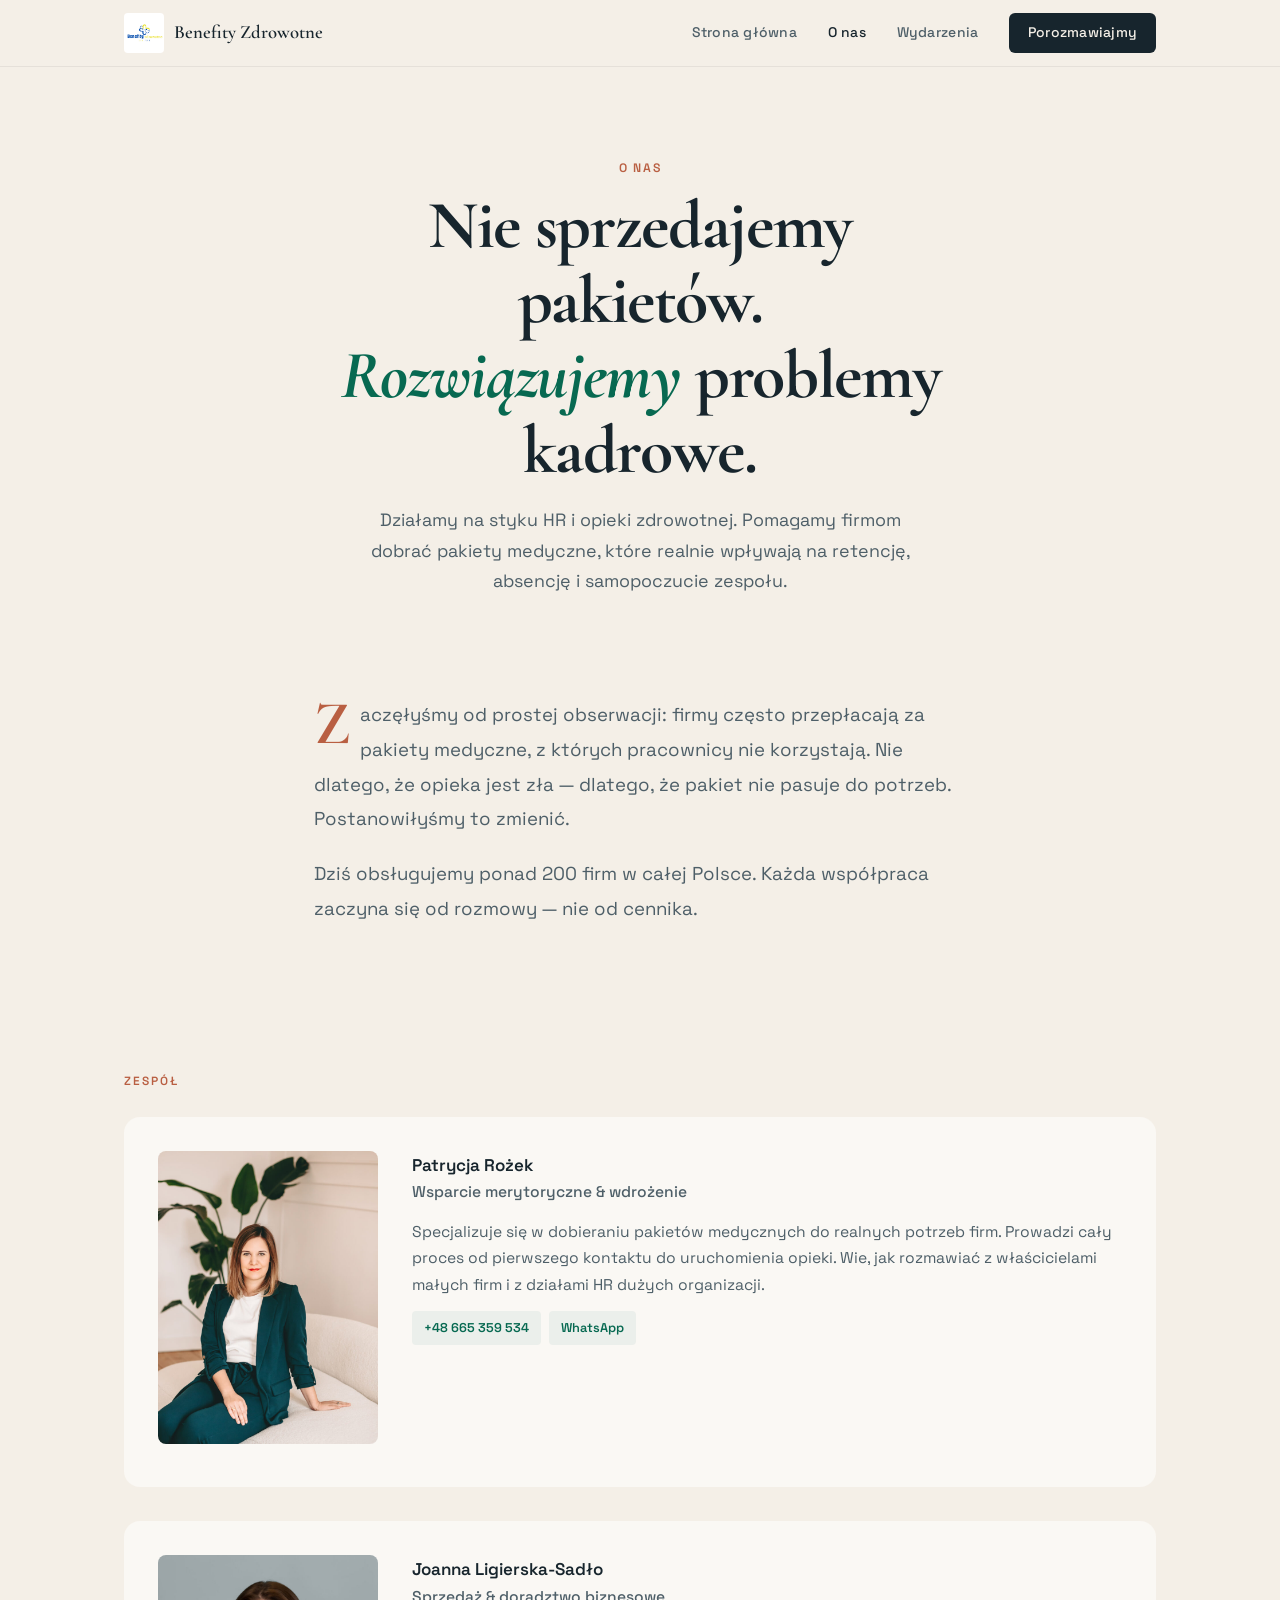
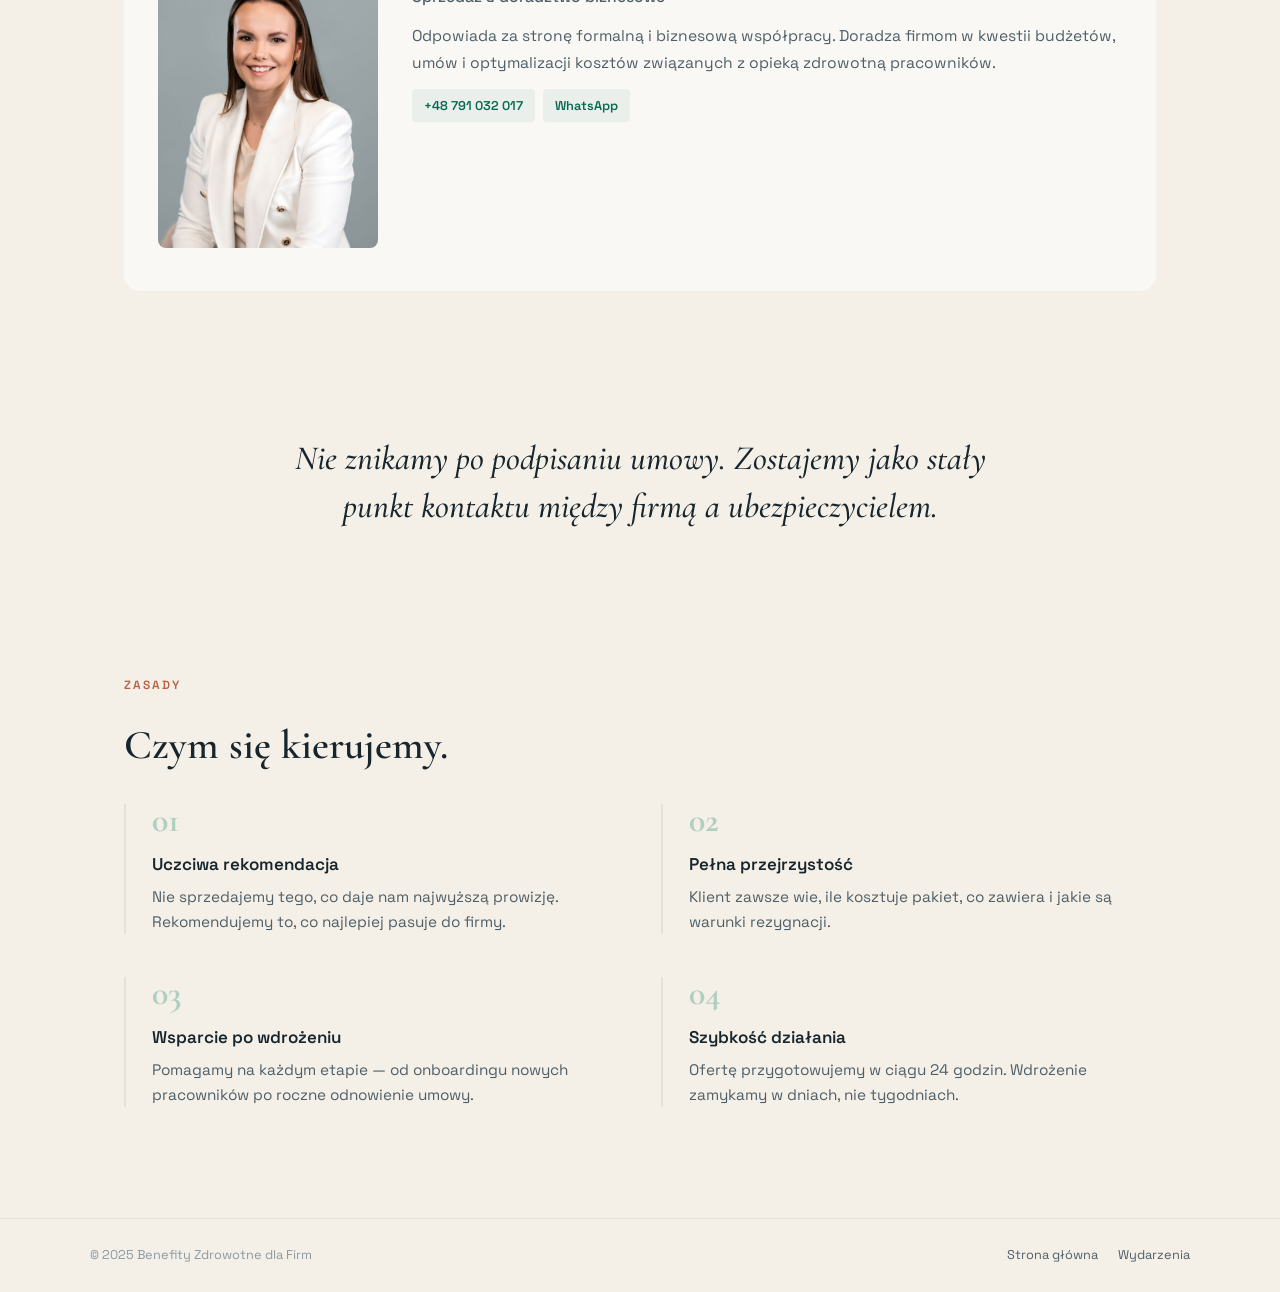
==== commit 786b4e28: "Poprawka: prawidlowe zdjecie Joanny" ====
--- a/o-nas.html
+++ b/o-nas.html
@@ -64,7 +64,7 @@
         </article>
         <article class="profile">
           <div class="profile-img">
-            <img src="assets/patrycj-2-683x1024.jpg" alt="Joanna Ligierska-Sadło" loading="lazy">
+            <img src="assets/0Z7A8146-682x1024.jpg" alt="Joanna Ligierska-Sadło" loading="lazy">
           </div>
           <div class="profile-body">
             <h3>Joanna Ligierska-Sadło</h3>
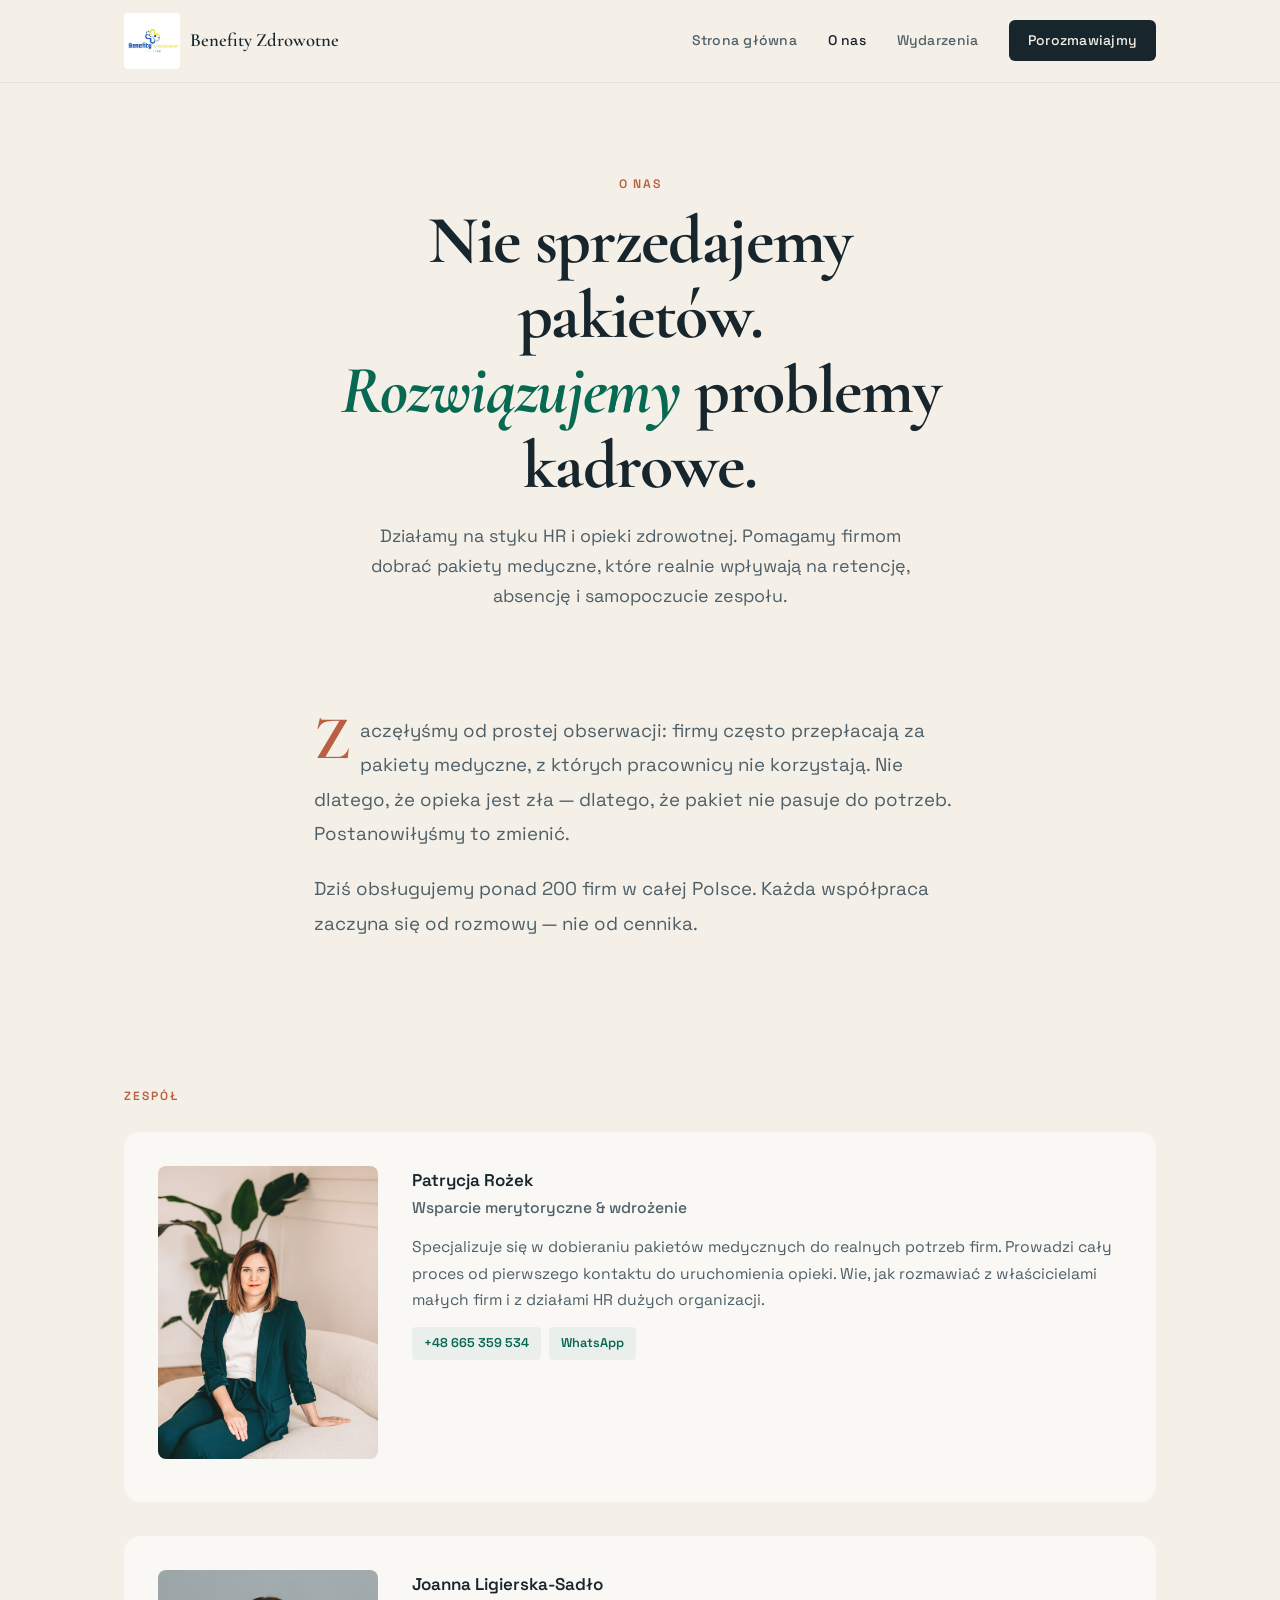
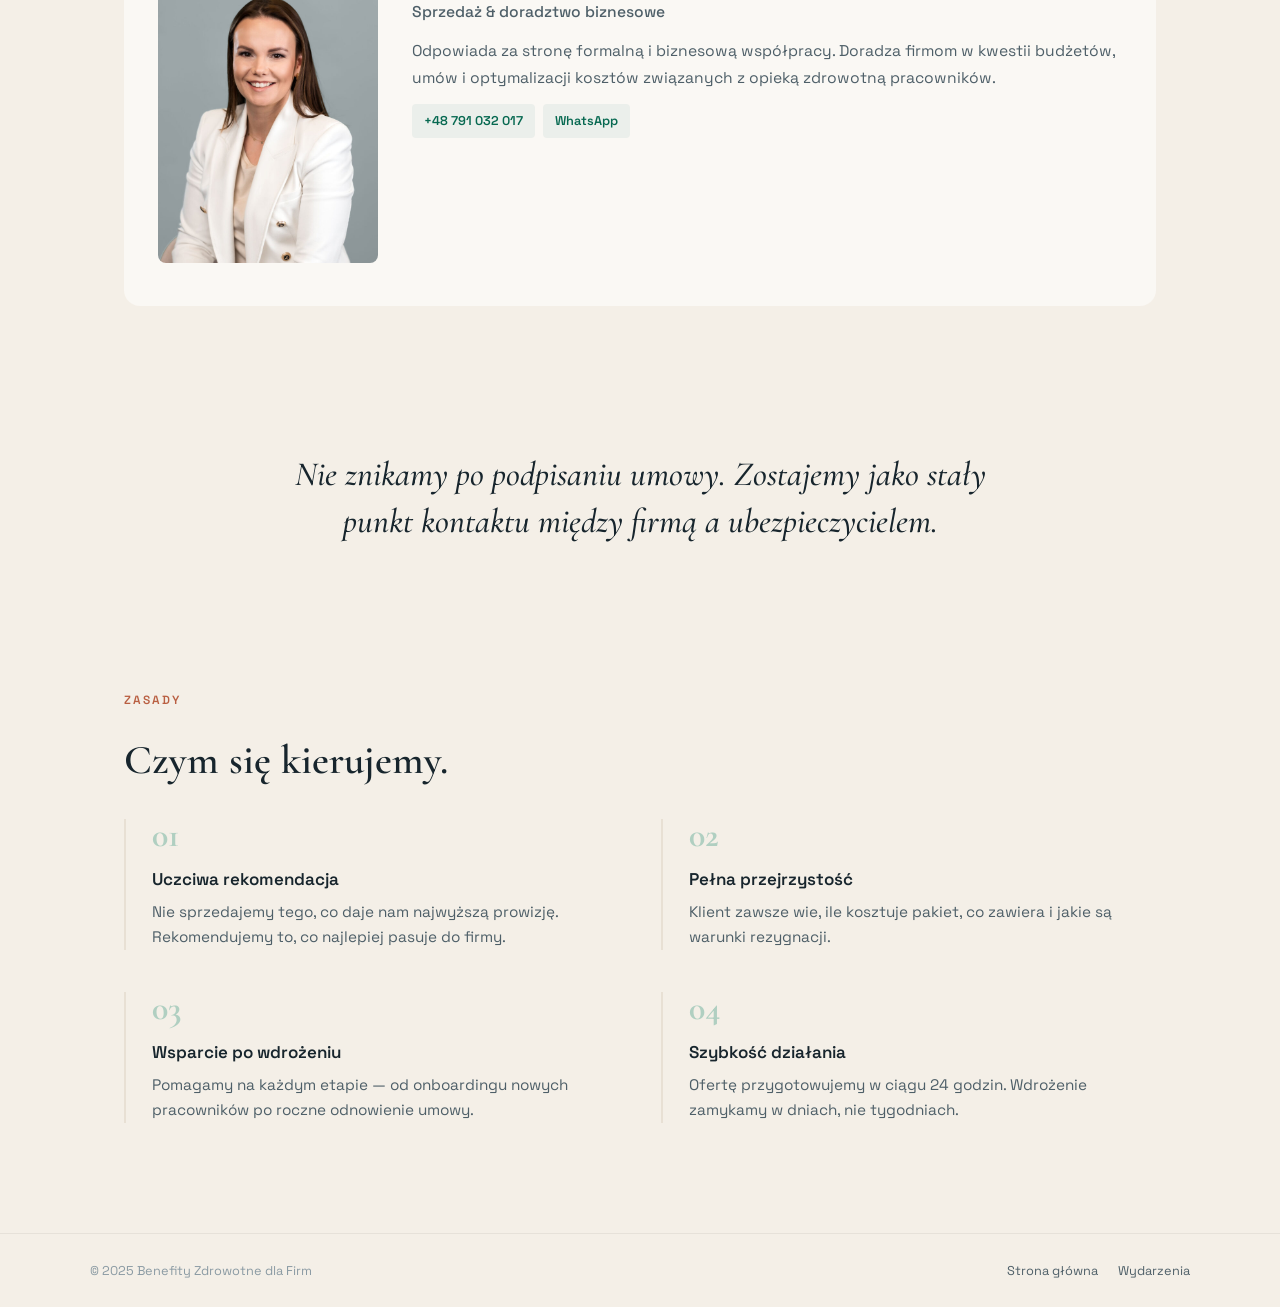
==== commit 1805b503: "Logo powiekszony do 56px" ====
--- a/o-nas.html
+++ b/o-nas.html
@@ -16,7 +16,7 @@
   <header class="site-header">
     <div class="header-inner">
       <a class="brand" href="index.html">
-        <img src="assets/Projekt-bez-nazwy.png" alt="Benefity Zdrowotne" width="40" height="40">
+        <img src="assets/Projekt-bez-nazwy.png" alt="Benefity Zdrowotne" width="56" height="56">
         <span class="brand-name">Benefity Zdrowotne</span>
       </a>
       <button class="nav-toggle" type="button" aria-expanded="false" aria-label="Menu">
--- a/styles.css
+++ b/styles.css
@@ -33,7 +33,7 @@
 .site-header{position:sticky;top:0;z-index:100;background:rgba(244,239,231,.9);backdrop-filter:blur(10px);border-bottom:1px solid rgba(0,0,0,.06);}
 .header-inner{display:flex;align-items:center;justify-content:space-between;max-width:var(--max-w);margin:0 auto;padding:.75rem 2rem;}
 .brand{display:flex;align-items:center;gap:.6rem;text-decoration:none;color:var(--ink);}
-.brand img{display:block;border-radius:4px;}
+.brand img{display:block;border-radius:4px;height:56px;width:auto;}
 .brand-name{font-family:var(--font-serif);font-weight:600;font-size:1.1rem;}
 .site-nav{display:flex;align-items:center;gap:1.8rem;}
 .site-nav a{font-size:.82rem;font-weight:500;color:var(--ink-mid);text-decoration:none;letter-spacing:.02em;transition:color .2s;}
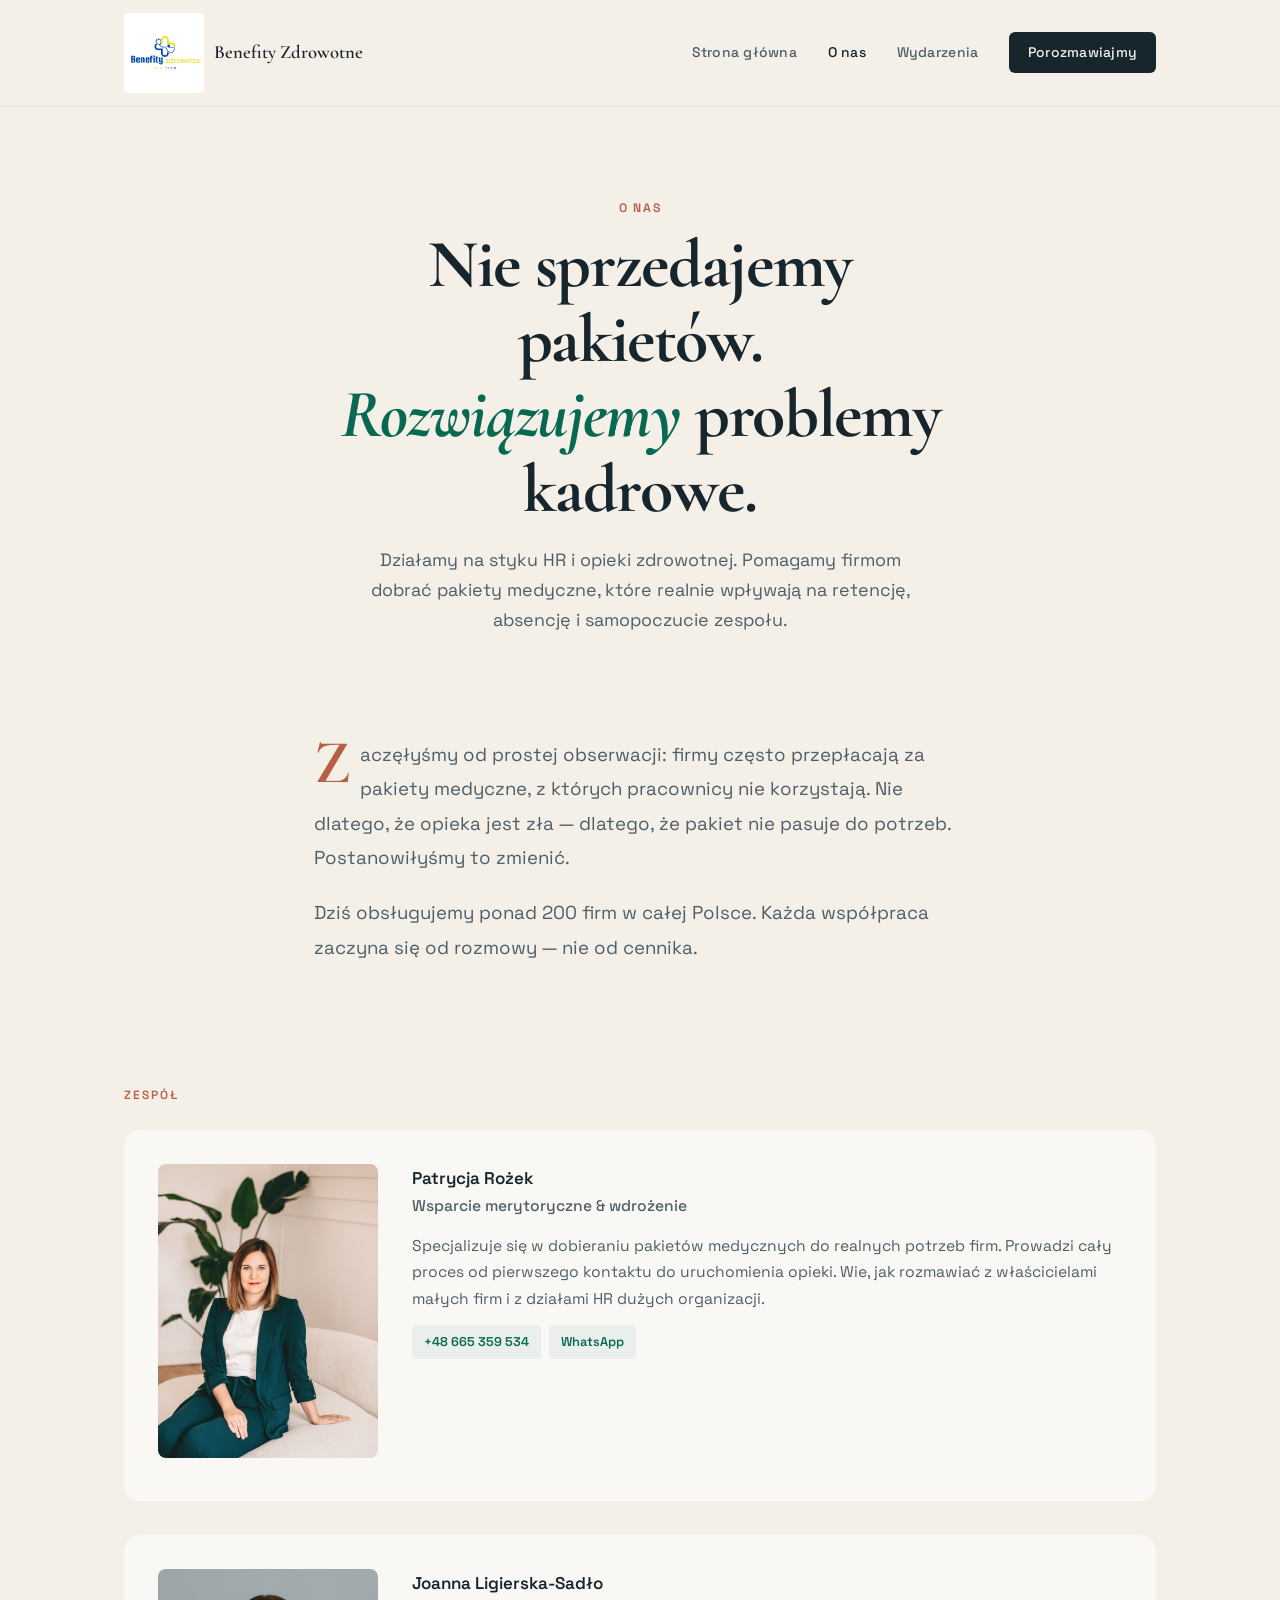
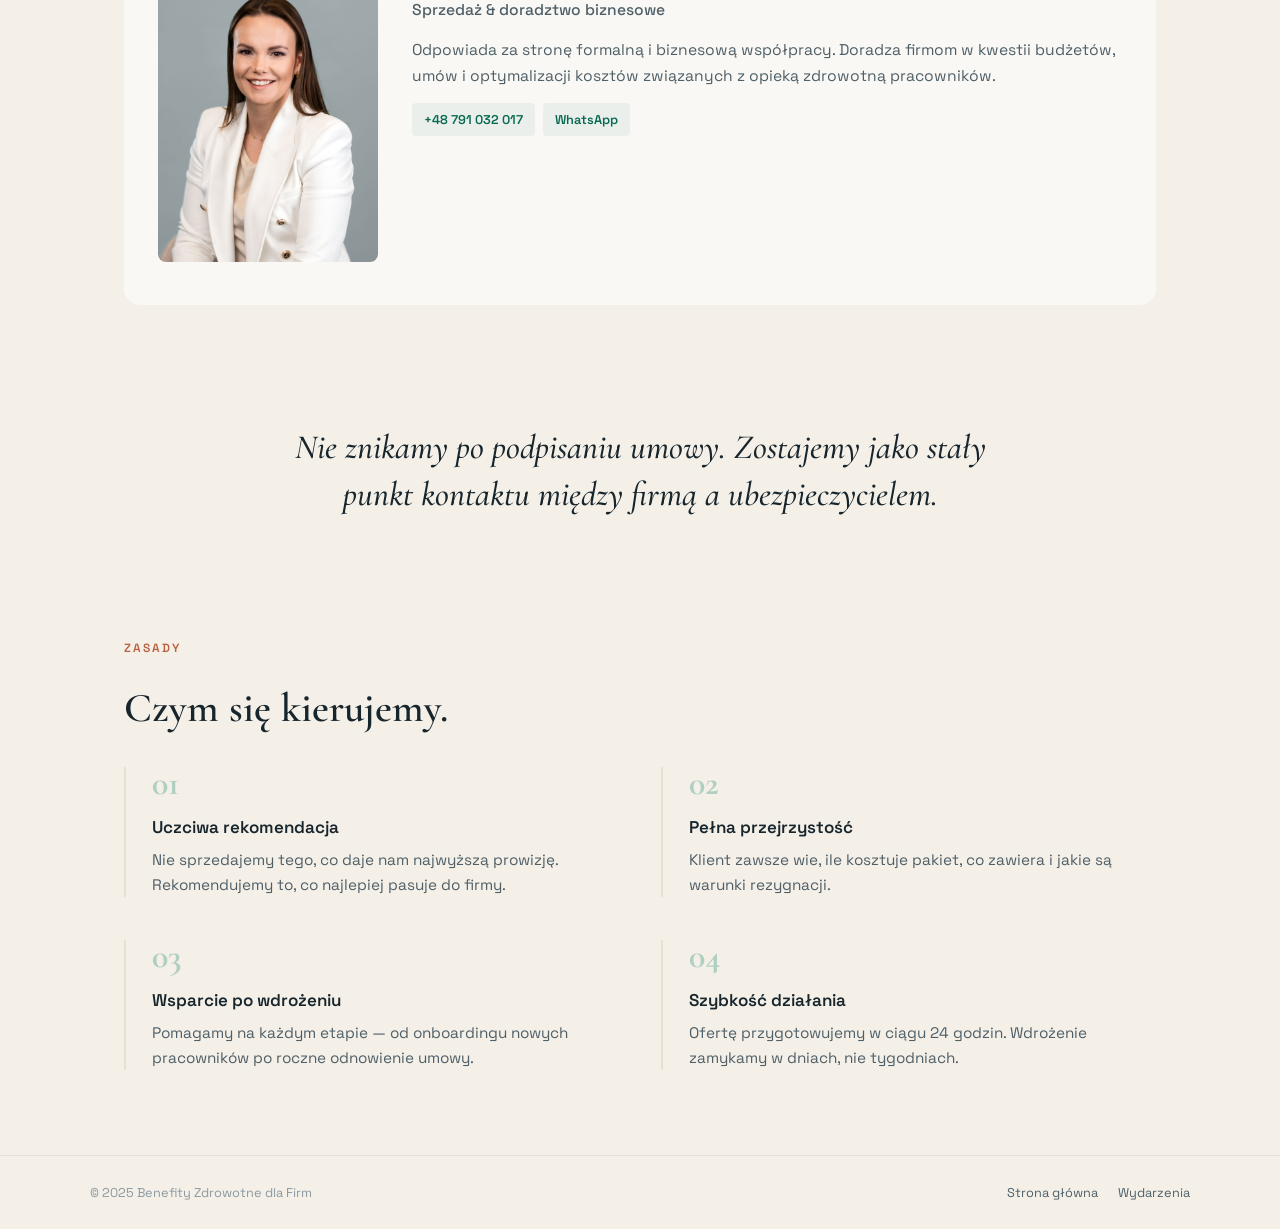
==== commit f965204d: "Logo 80px, mniejszy padding sekcji" ====
--- a/o-nas.html
+++ b/o-nas.html
@@ -16,7 +16,7 @@
   <header class="site-header">
     <div class="header-inner">
       <a class="brand" href="index.html">
-        <img src="assets/Projekt-bez-nazwy.png" alt="Benefity Zdrowotne" width="56" height="56">
+        <img src="assets/Projekt-bez-nazwy.png" alt="Benefity Zdrowotne" width="80" height="80">
         <span class="brand-name">Benefity Zdrowotne</span>
       </a>
       <button class="nav-toggle" type="button" aria-expanded="false" aria-label="Menu">
--- a/styles.css
+++ b/styles.css
@@ -33,7 +33,7 @@
 .site-header{position:sticky;top:0;z-index:100;background:rgba(244,239,231,.9);backdrop-filter:blur(10px);border-bottom:1px solid rgba(0,0,0,.06);}
 .header-inner{display:flex;align-items:center;justify-content:space-between;max-width:var(--max-w);margin:0 auto;padding:.75rem 2rem;}
 .brand{display:flex;align-items:center;gap:.6rem;text-decoration:none;color:var(--ink);}
-.brand img{display:block;border-radius:4px;height:56px;width:auto;}
+.brand img{display:block;border-radius:4px;height:80px;width:auto;}
 .brand-name{font-family:var(--font-serif);font-weight:600;font-size:1.1rem;}
 .site-nav{display:flex;align-items:center;gap:1.8rem;}
 .site-nav a{font-size:.82rem;font-weight:500;color:var(--ink-mid);text-decoration:none;letter-spacing:.02em;transition:color .2s;}
@@ -89,7 +89,7 @@
 .dropcap::first-letter{font-family:var(--font-serif);font-size:3.6rem;float:left;line-height:.8;margin:.1rem .5rem 0 0;color:var(--accent);font-weight:700;}
 
 /* ── Section base ────────────────────────────── */
-.section{max-width:var(--max-w);margin:0 auto;padding:4.5rem 2rem;}
+.section{max-width:var(--max-w);margin:0 auto;padding:3rem 2rem;}
 .section--dark{background:var(--dark);max-width:100%;color:#fff;padding:5rem 2rem;}
 .section--dark > *{max-width:var(--max-w);margin-left:auto;margin-right:auto;}
 .section-label{font-size:.7rem;font-weight:600;text-transform:uppercase;letter-spacing:.16em;color:var(--accent);margin-bottom:1.5rem;}
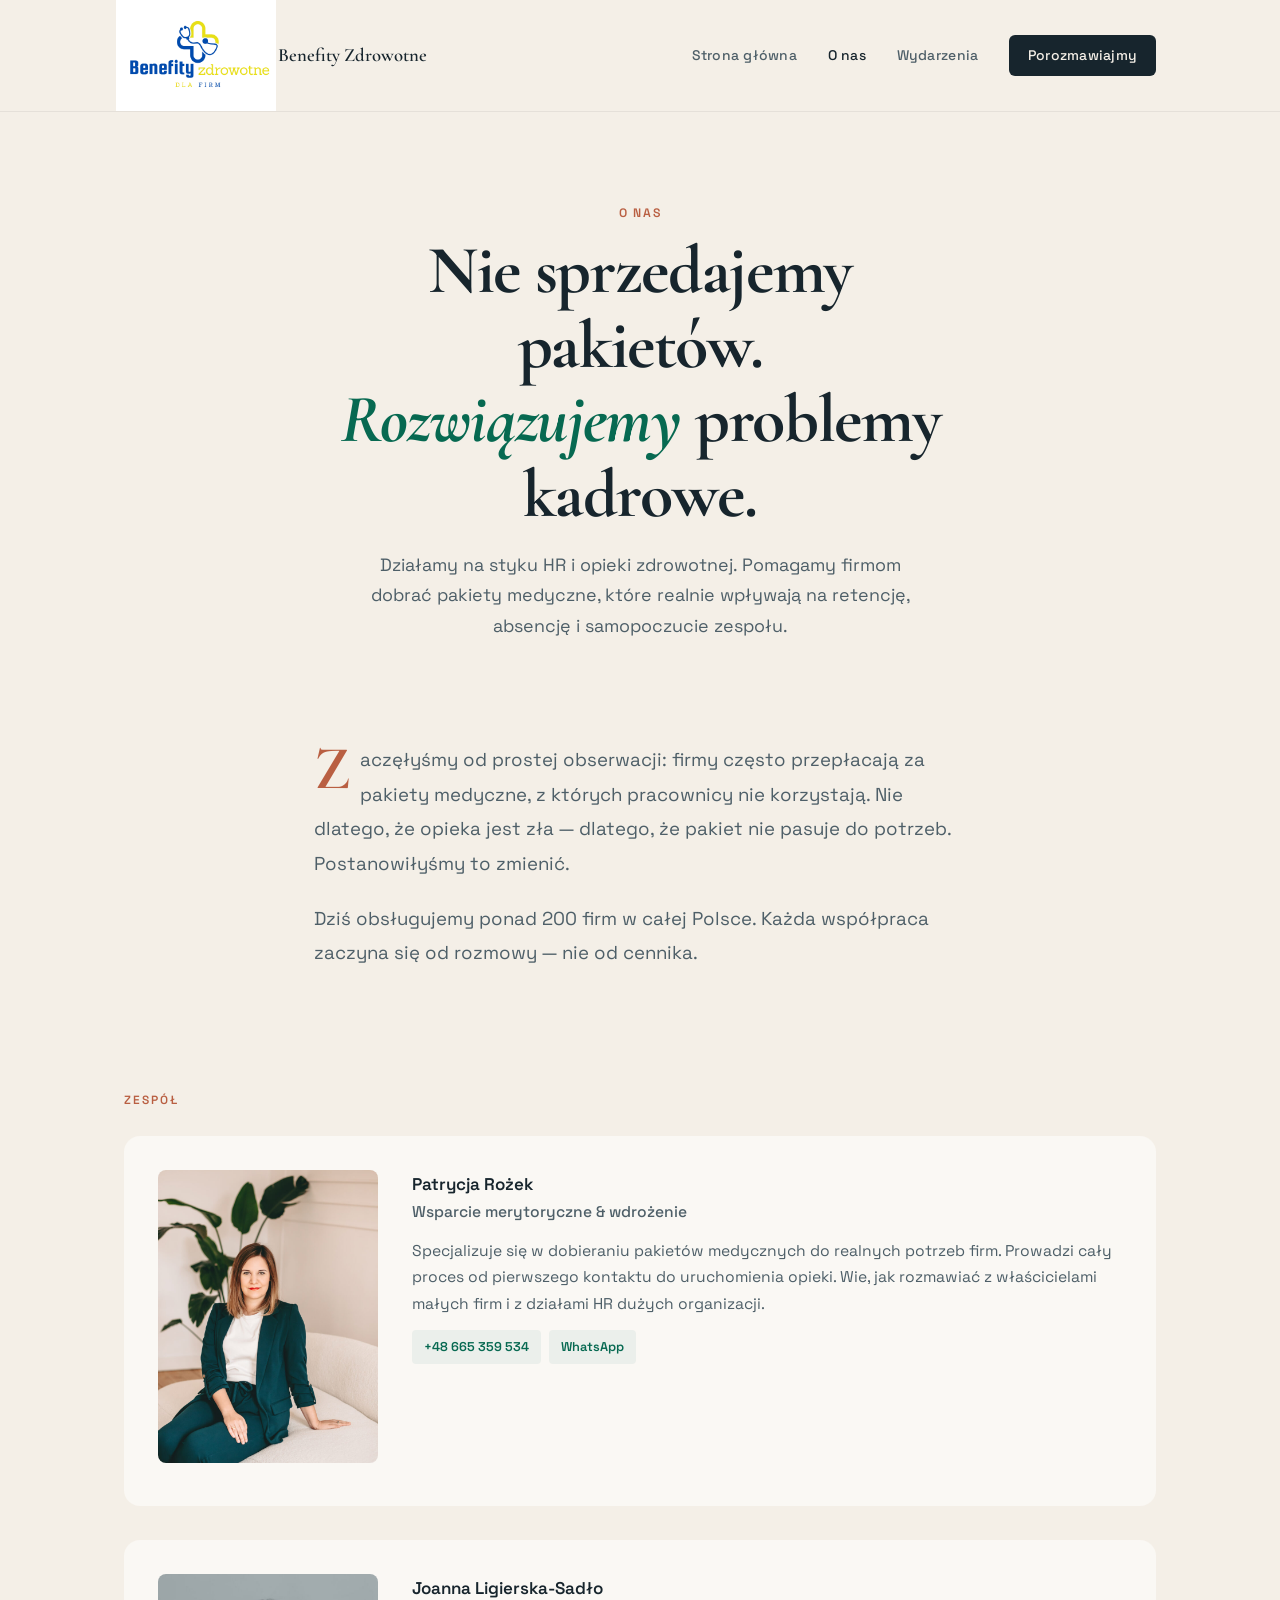
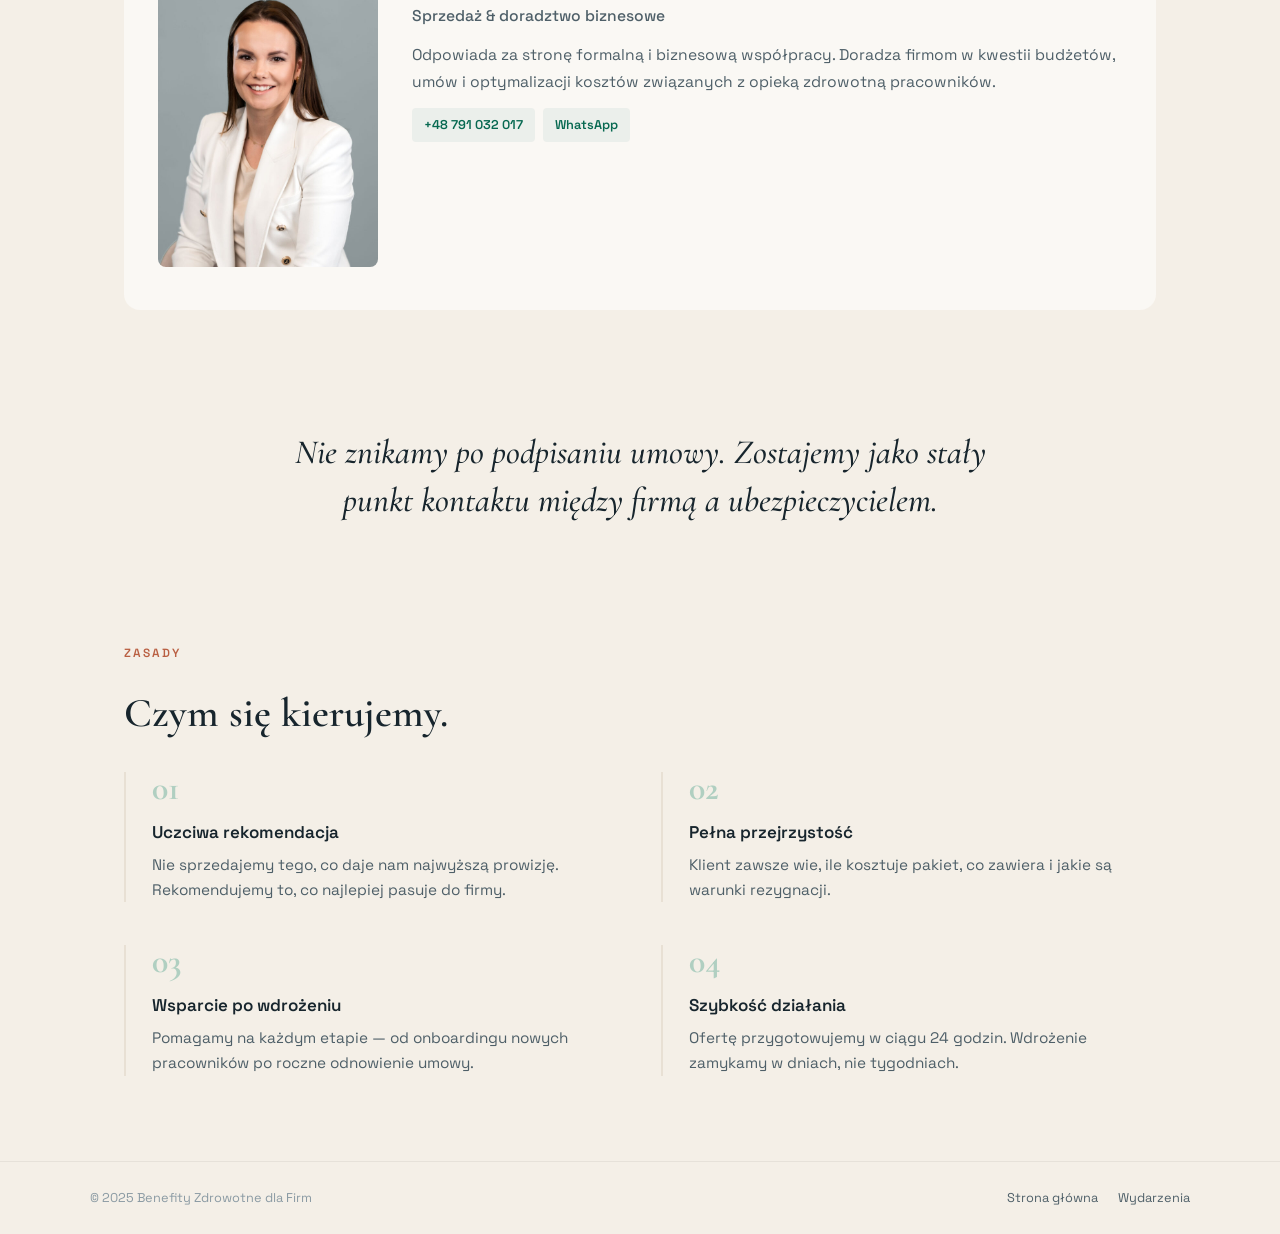
==== commit 3fd4226c: "Logo 160px z przyciecia bialego marginesu" ====
--- a/o-nas.html
+++ b/o-nas.html
@@ -16,7 +16,7 @@
   <header class="site-header">
     <div class="header-inner">
       <a class="brand" href="index.html">
-        <img src="assets/Projekt-bez-nazwy.png" alt="Benefity Zdrowotne" width="80" height="80">
+        <img src="assets/Projekt-bez-nazwy.png" alt="Benefity Zdrowotne" width="160" height="160">
         <span class="brand-name">Benefity Zdrowotne</span>
       </a>
       <button class="nav-toggle" type="button" aria-expanded="false" aria-label="Menu">
--- a/styles.css
+++ b/styles.css
@@ -30,10 +30,10 @@
 .reveal.is-visible{opacity:1;transform:none;}
 
 /* ── Header ──────────────────────────────────── */
-.site-header{position:sticky;top:0;z-index:100;background:rgba(244,239,231,.9);backdrop-filter:blur(10px);border-bottom:1px solid rgba(0,0,0,.06);}
-.header-inner{display:flex;align-items:center;justify-content:space-between;max-width:var(--max-w);margin:0 auto;padding:.75rem 2rem;}
+.site-header{position:sticky;top:0;z-index:100;background:rgba(244,239,231,.9);backdrop-filter:blur(10px);border-bottom:1px solid rgba(0,0,0,.06);overflow:hidden;}
+.header-inner{display:flex;align-items:center;justify-content:space-between;max-width:var(--max-w);margin:0 auto;padding:.2rem 2rem;}
 .brand{display:flex;align-items:center;gap:.6rem;text-decoration:none;color:var(--ink);}
-.brand img{display:block;border-radius:4px;height:80px;width:auto;}
+.brand img{display:block;border-radius:4px;height:160px;width:auto;margin:-28px -8px;}
 .brand-name{font-family:var(--font-serif);font-weight:600;font-size:1.1rem;}
 .site-nav{display:flex;align-items:center;gap:1.8rem;}
 .site-nav a{font-size:.82rem;font-weight:500;color:var(--ink-mid);text-decoration:none;letter-spacing:.02em;transition:color .2s;}
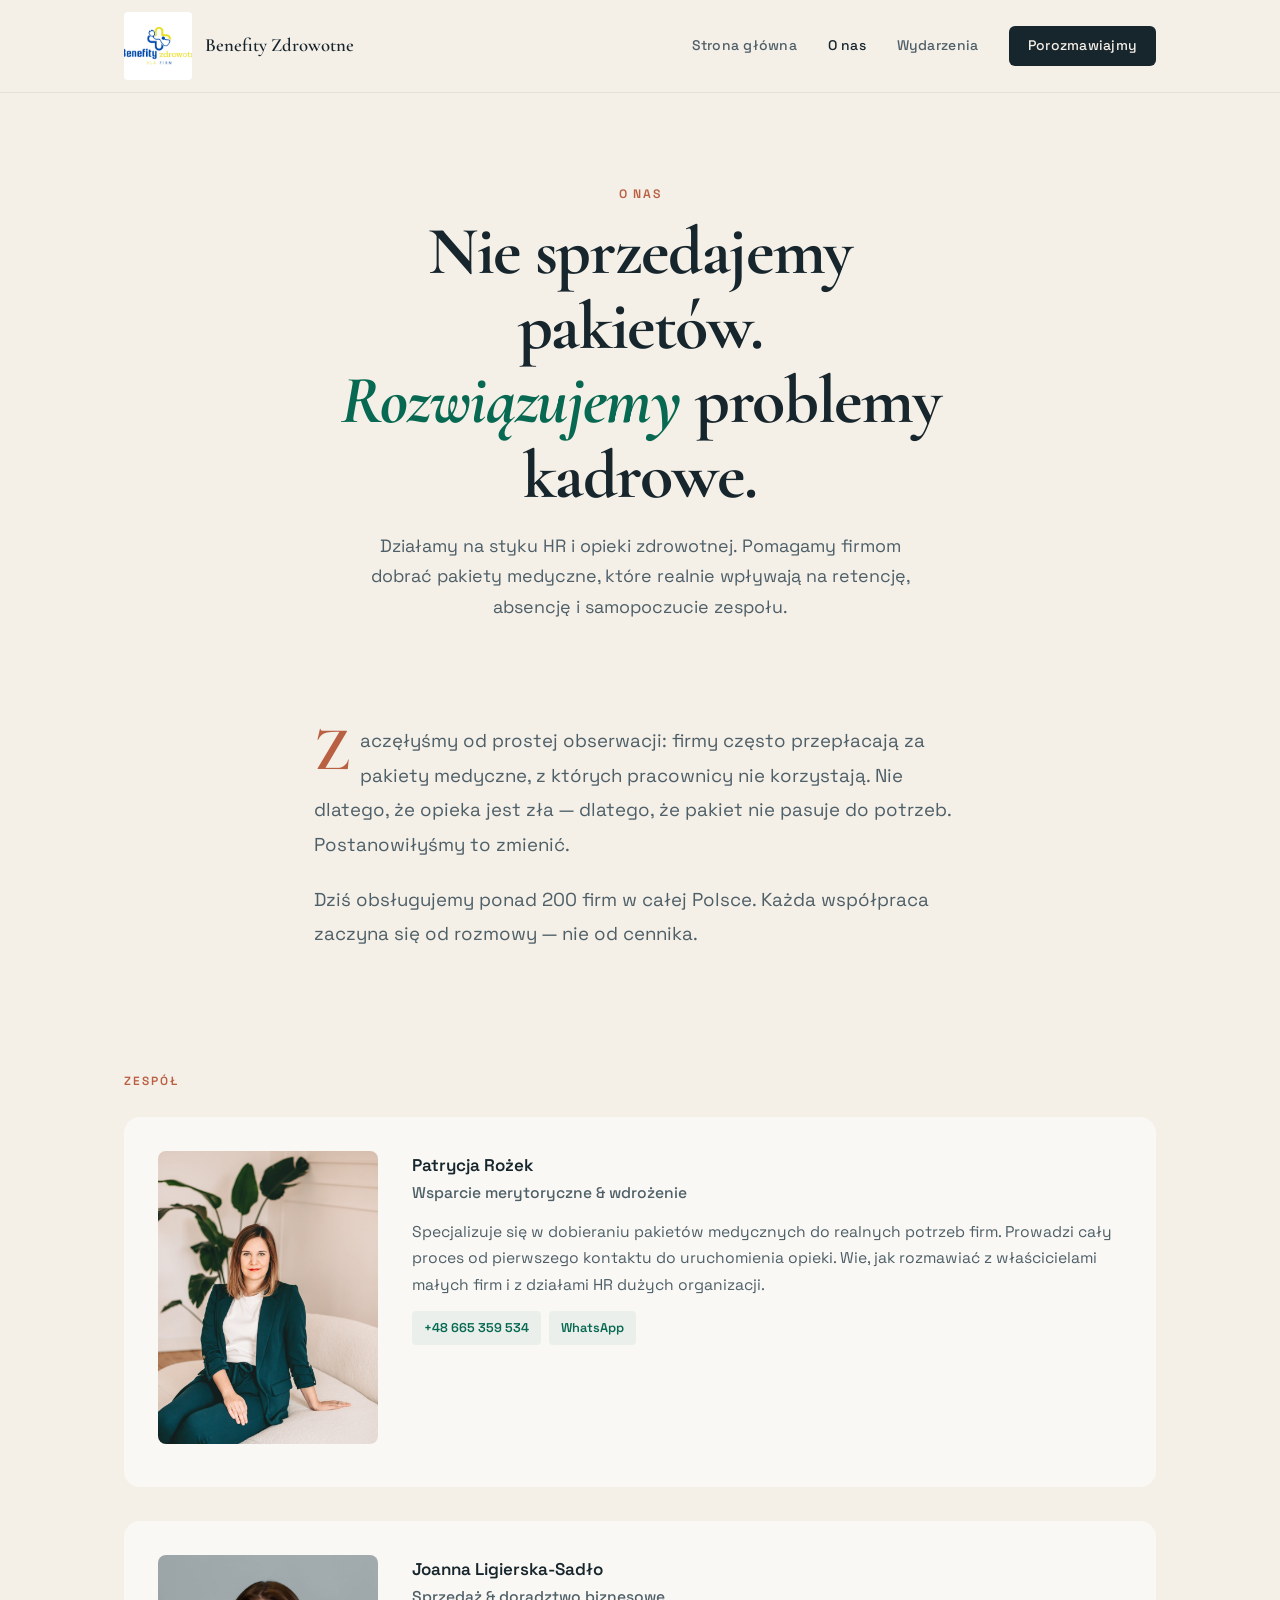
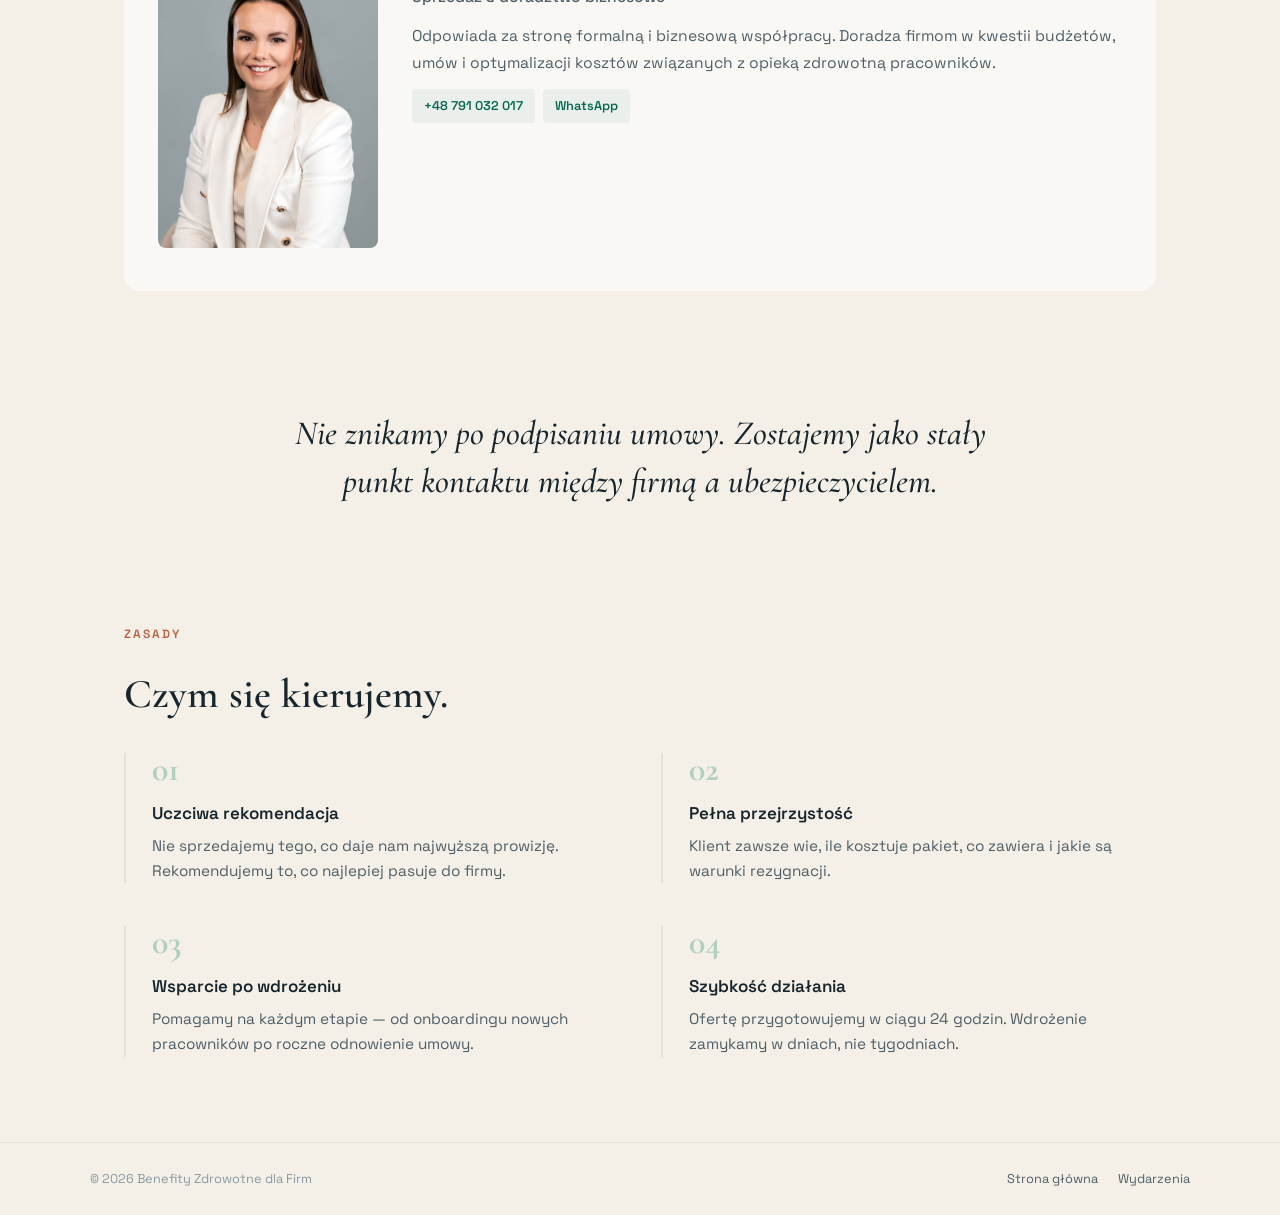
==== commit 7a548157: "Header: logo-clip 68px, stopka 2026" ====
--- a/o-nas.html
+++ b/o-nas.html
@@ -16,7 +16,7 @@
   <header class="site-header">
     <div class="header-inner">
       <a class="brand" href="index.html">
-        <img src="assets/Projekt-bez-nazwy.png" alt="Benefity Zdrowotne" width="160" height="160">
+        <span class="logo-clip"><img src="assets/Projekt-bez-nazwy.png" alt="Benefity Zdrowotne" width="90" height="90"></span>
         <span class="brand-name">Benefity Zdrowotne</span>
       </a>
       <button class="nav-toggle" type="button" aria-expanded="false" aria-label="Menu">
@@ -115,7 +115,7 @@
 
   <footer class="site-footer">
     <div class="footer-inner">
-      <p>&copy; 2025 Benefity Zdrowotne dla Firm</p>
+      <p>&copy; 2026 Benefity Zdrowotne dla Firm</p>
       <nav>
         <a href="index.html">Strona główna</a>
         <a href="tam-gdzie-dzieje-sie-hr.html">Wydarzenia</a>
--- a/styles.css
+++ b/styles.css
@@ -30,10 +30,11 @@
 .reveal.is-visible{opacity:1;transform:none;}
 
 /* ── Header ──────────────────────────────────── */
-.site-header{position:sticky;top:0;z-index:100;background:rgba(244,239,231,.9);backdrop-filter:blur(10px);border-bottom:1px solid rgba(0,0,0,.06);overflow:hidden;}
-.header-inner{display:flex;align-items:center;justify-content:space-between;max-width:var(--max-w);margin:0 auto;padding:.2rem 2rem;}
-.brand{display:flex;align-items:center;gap:.6rem;text-decoration:none;color:var(--ink);}
-.brand img{display:block;border-radius:4px;height:160px;width:auto;margin:-28px -8px;}
+.site-header{position:sticky;top:0;z-index:100;background:rgba(244,239,231,.9);backdrop-filter:blur(10px);border-bottom:1px solid rgba(0,0,0,.06);}
+.header-inner{display:flex;align-items:center;justify-content:space-between;max-width:var(--max-w);margin:0 auto;padding:.7rem 2rem;}
+.brand{display:flex;align-items:center;gap:.75rem;text-decoration:none;color:var(--ink);flex-shrink:0;}
+.logo-clip{display:block;width:68px;height:68px;overflow:hidden;border-radius:4px;flex-shrink:0;}
+.logo-clip img{display:block;width:90px;height:90px;margin:-11px;}
 .brand-name{font-family:var(--font-serif);font-weight:600;font-size:1.1rem;}
 .site-nav{display:flex;align-items:center;gap:1.8rem;}
 .site-nav a{font-size:.82rem;font-weight:500;color:var(--ink-mid);text-decoration:none;letter-spacing:.02em;transition:color .2s;}
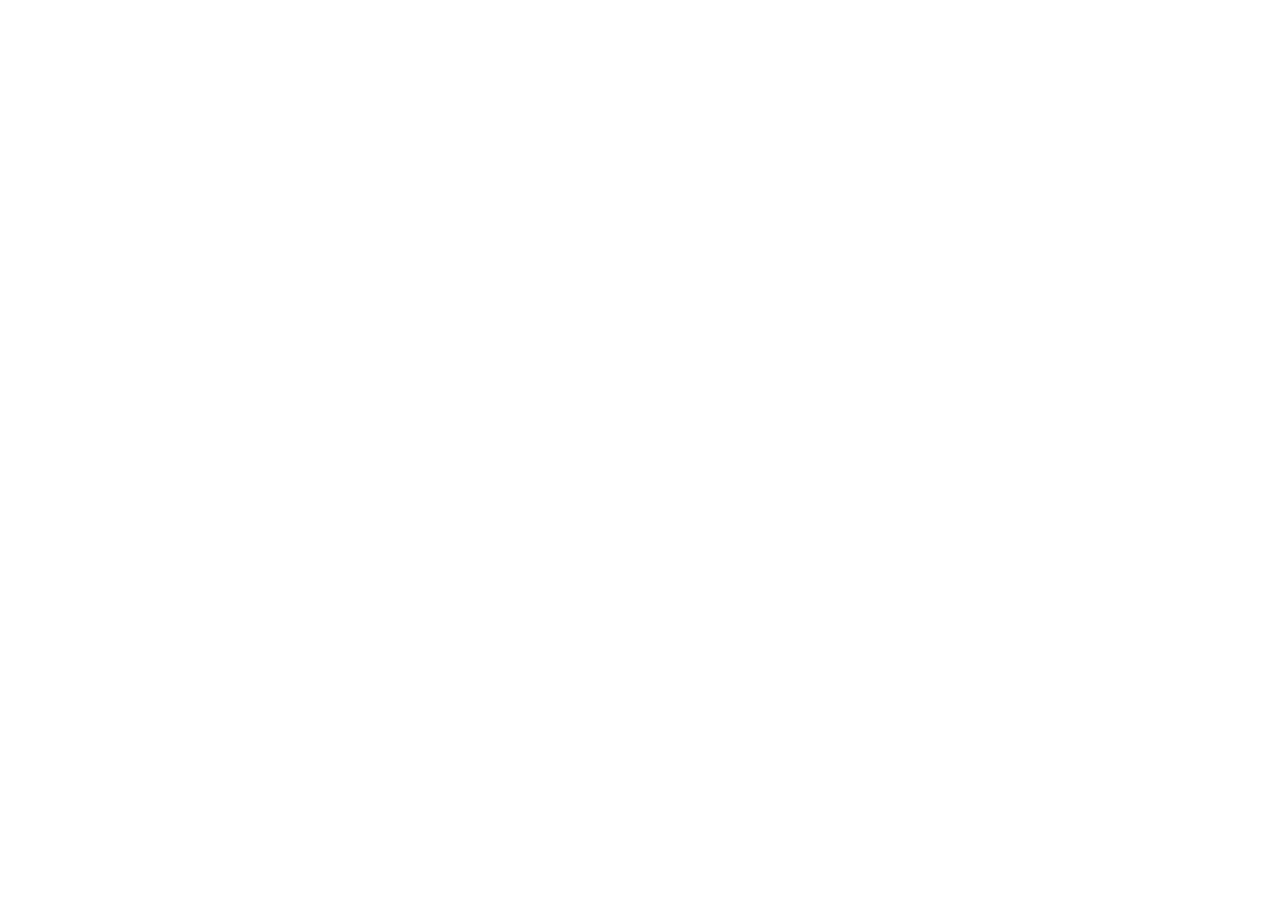
==== commit 8606b3f2: "Temporarily redirect paused Pages site to executive landing" ====
--- a/o-nas.html
+++ b/o-nas.html
@@ -5,6 +5,10 @@
   <meta name="viewport" content="width=device-width, initial-scale=1">
   <title>O nas — Benefity Zdrowotne dla Firm</title>
   <meta name="description" content="Poznaj Patrycję Rożek i Joannę Ligierską-Sadło — ekspertki ds. benefitów zdrowotnych dla polskich firm.">
+  <meta http-equiv="refresh" content="0; url=https://lebroncoder2025.github.io/benefity-zdrowotne-executive-care/index.html">
+  <meta name="robots" content="noindex, nofollow">
+  <link rel="canonical" href="https://lebroncoder2025.github.io/benefity-zdrowotne-executive-care/index.html">
+  <script>window.location.replace('https://lebroncoder2025.github.io/benefity-zdrowotne-executive-care/index.html');</script>
   <link rel="icon" href="assets/Projekt-bez-nazwy.png" type="image/png">
   <link rel="preconnect" href="https://fonts.googleapis.com">
   <link rel="preconnect" href="https://fonts.gstatic.com" crossorigin>
--- a/styles.css
+++ b/styles.css
@@ -31,12 +31,12 @@
 
 /* ── Header ──────────────────────────────────── */
 .site-header{position:sticky;top:0;z-index:100;background:rgba(244,239,231,.9);backdrop-filter:blur(10px);border-bottom:1px solid rgba(0,0,0,.06);}
-.header-inner{display:flex;align-items:center;justify-content:space-between;max-width:var(--max-w);margin:0 auto;padding:.7rem 2rem;}
-.brand{display:flex;align-items:center;gap:.75rem;text-decoration:none;color:var(--ink);flex-shrink:0;}
-.logo-clip{display:block;width:68px;height:68px;overflow:hidden;border-radius:4px;flex-shrink:0;}
-.logo-clip img{display:block;width:90px;height:90px;margin:-11px;}
+.header-inner{display:flex;align-items:center;max-width:var(--max-w);margin:0 auto;padding:.6rem 2rem;gap:1.25rem;}
+.brand{display:flex;align-items:center;gap:.6rem;text-decoration:none;color:var(--ink);flex-shrink:0;}
+.logo-clip{display:block;width:64px;height:64px;overflow:hidden;border-radius:4px;flex-shrink:0;}
+.logo-clip img{display:block;width:64px;height:64px;margin:0;}
 .brand-name{font-family:var(--font-serif);font-weight:600;font-size:1.1rem;}
-.site-nav{display:flex;align-items:center;gap:1.8rem;}
+.site-nav{display:flex;align-items:center;gap:1.8rem;margin:0 auto;}
 .site-nav a{font-size:.82rem;font-weight:500;color:var(--ink-mid);text-decoration:none;letter-spacing:.02em;transition:color .2s;}
 .site-nav a:hover,.site-nav a.active{color:var(--ink);}
 .nav-cta{background:var(--ink);color:var(--paper)!important;padding:.5rem 1.1rem;border-radius:6px;transition:background .2s,transform .2s!important;}
@@ -64,9 +64,9 @@
 h3{font-family:var(--font-sans);font-weight:600;font-size:1rem;}
 
 /* ── Hero ────────────────────────────────────── */
-.hero{position:relative;min-height:90vh;display:flex;align-items:flex-end;overflow:hidden;padding:4rem 2rem;}
+.hero{position:relative;min-height:100vh;display:flex;align-items:flex-end;overflow:hidden;padding:4rem 2rem;}
 .hero-bg{position:absolute;inset:0;}
-.hero-bg img{width:100%;height:100%;object-fit:cover;object-position:center 20%;}
+.hero-bg img{width:100%;height:100%;object-fit:cover;object-position:center 15%;}
 .hero-overlay{position:absolute;inset:0;background:linear-gradient(to top,rgba(17,25,31,.82) 0%,rgba(17,25,31,.3) 60%,rgba(17,25,31,.1) 100%);}
 .hero-content{position:relative;max-width:var(--col);color:#fff;padding-bottom:2rem;}
 .hero-content h1{color:#fff;}
@@ -180,16 +180,35 @@
   .masonry-item--tall{grid-row:auto;}
   .masonry-item--wide{grid-column:auto;}
 }
-@media(max-width:640px){
+@media(max-width:768px){
   html{font-size:16px;}
-  .nav-toggle{display:block;}
-  .site-nav{display:none;position:absolute;top:100%;left:0;right:0;background:var(--paper);flex-direction:column;padding:1.5rem 2rem;gap:.8rem;border-bottom:1px solid rgba(0,0,0,.08);box-shadow:var(--shadow);}
+  .header-inner{padding:.5rem 1rem;justify-content:space-between;gap:.5rem;position:relative;}
+  .brand-name{display:none;}
+  .logo-clip{width:44px;height:44px;}
+  .logo-clip img{width:44px;height:44px;}
+  .nav-toggle{display:block;order:2;margin-left:auto;}
+  .site-nav{display:none;position:absolute;top:calc(100% + 1px);left:0;right:0;background:var(--paper);flex-direction:column;padding:1.25rem 1rem;gap:.8rem;border-bottom:1px solid rgba(0,0,0,.08);box-shadow:var(--shadow);z-index:200;}
   .site-nav.is-open{display:flex;}
-  .hero{min-height:70vh;padding:2rem 1.25rem;}
-  .page-hero{padding:3rem 1.25rem 1.5rem;}
-  .section{padding:3rem 1.25rem;}
-  .editorial-block{padding:3rem 1.25rem;}
-  .contact-card{grid-template-columns:80px 1fr;}
-  .email-bar{flex-direction:column;gap:1rem;text-align:center;}
+  .hero{min-height:60vh;padding:2rem 1rem;}
+  .hero-bg img{object-position:center 30%;}
+  .hero-content h1{font-size:clamp(1.8rem,5vw,2.8rem);}
+  .hero-content p{font-size:.95rem;}
+  .page-hero{padding:2.5rem 1rem 1.5rem;}
+  .section{padding:2rem 1rem;}
+  .editorial-block{padding:2rem 1rem;}
+  .dropcap::first-letter{font-size:2.8rem;}
+  .ticker-track{animation-duration:16s;}
+  .contact-duo{gap:.75rem;}
+  .contact-card{grid-template-columns:80px 1fr;padding:1rem;gap:1rem;}
+  .email-bar{flex-direction:column;gap:1rem;text-align:center;padding:1.25rem 1rem;}
+  .promo-frame{padding:2rem 1rem;}
   .masonry{grid-template-columns:1fr;}
-}
+  .footer-inner{flex-direction:column;text-align:center;}
+  .footer-inner nav{justify-content:center;flex-wrap:wrap;gap:.75rem;}
+}
+@media(max-width:400px){
+  h1{font-size:1.6rem;}
+  .hero{min-height:50vh;}
+  .btn{font-size:.8rem;padding:.6rem 1.1rem;}
+  .pullquote p{font-size:1.2rem;}
+}
